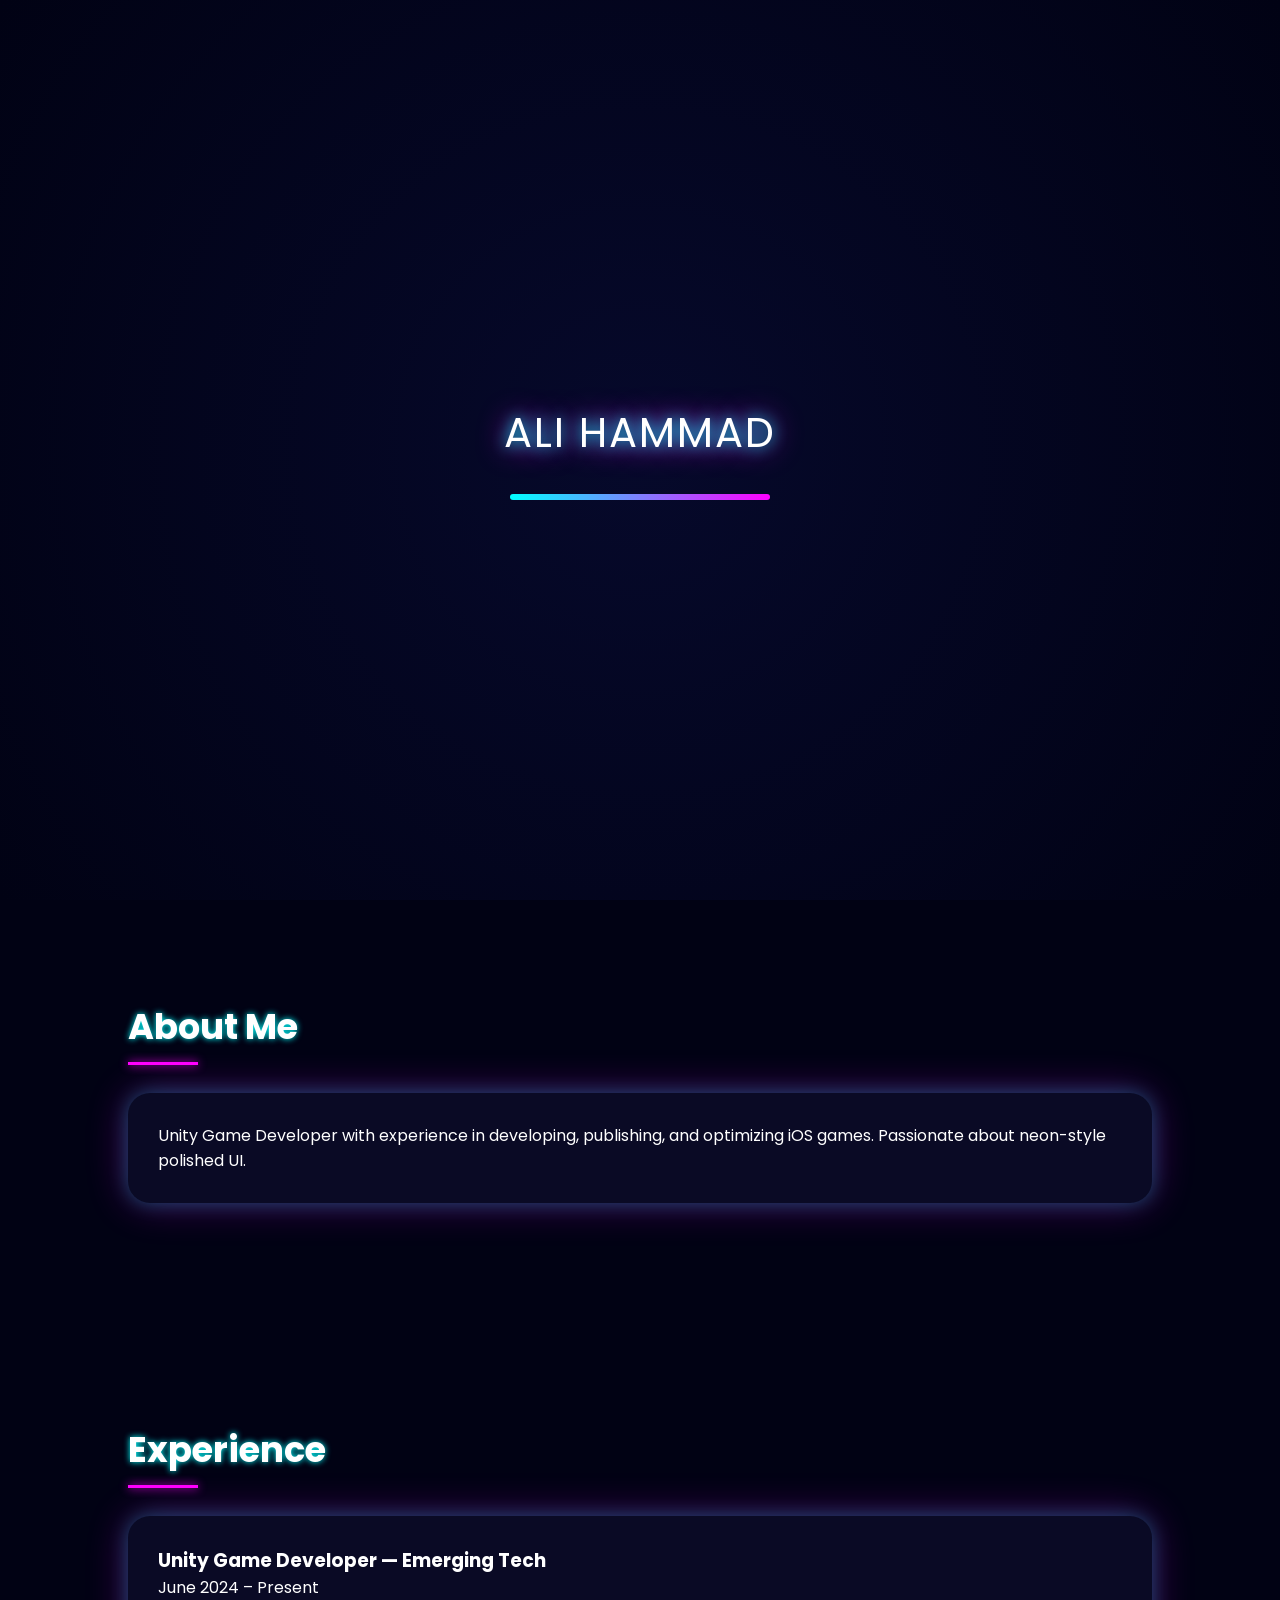
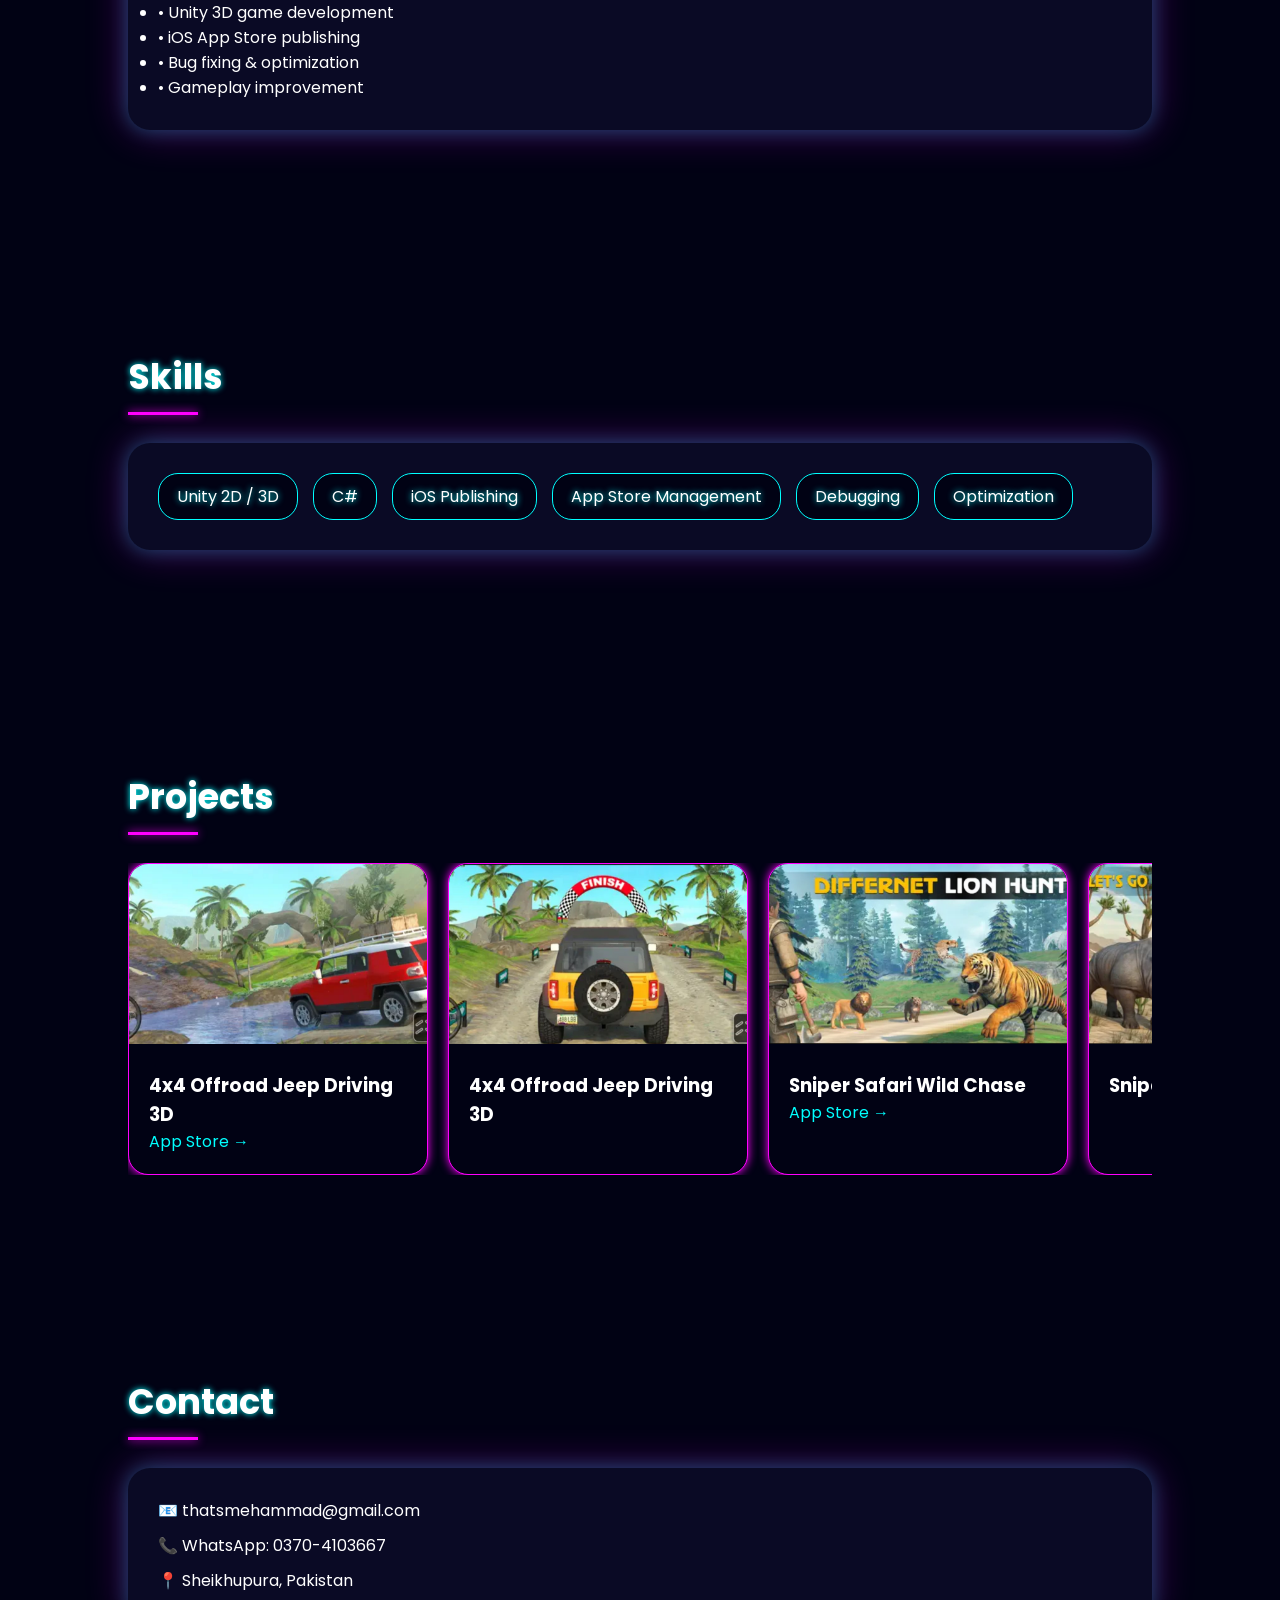
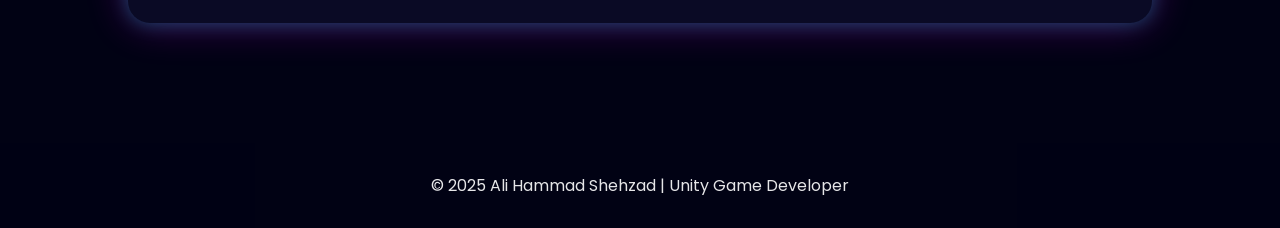
==== index.html @ 3c7f8548 "Update index.html" ====
<!DOCTYPE html>
<html lang="en">
<head>
<meta charset="UTF-8">
<meta name="viewport" content="width=device-width, initial-scale=1.0">
<title>Hammad | Unity Game Developer</title>

<style>
@import url('https://fonts.googleapis.com/css2?family=Poppins:wght@300;400;600;700&display=swap');

*{margin:0;padding:0;box-sizing:border-box;font-family:Poppins}

/* ================= LOADING INTRO ================= */
#loader{
position:fixed;
inset:0;
background:radial-gradient(circle,#06092b,#010214);
display:flex;
align-items:center;
justify-content:center;
flex-direction:column;
z-index:10000;
transition:1s;
}
#loader.hide{opacity:0;visibility:hidden}

.loader-title{
font-size:2.6rem;
letter-spacing:2px;
text-shadow:0 0 15px #00ffff,0 0 30px #ff00ff;
animation:pulse 2s infinite;
}

.loader-bar{
width:260px;
height:6px;
background:#0a0a25;
border-radius:10px;
overflow:hidden;
margin-top:30px;
}
.loader-fill{
height:100%;
width:0%;
background:linear-gradient(90deg,#00ffff,#ff00ff);
box-shadow:0 0 20px #00ffff,0 0 40px #ff00ff;
animation:load 3.5s forwards;
}

@keyframes load{to{width:100%}}
@keyframes pulse{50%{opacity:.6}}

body{
background:#010214;
color:#fff;
overflow-x:hidden;
cursor:none;
}

/* ================= NEON CURSOR ================= */
.cursor{
position:fixed;
width:20px;
height:20px;
border-radius:50%;
pointer-events:none;
border:2px solid #00ffff;
box-shadow:0 0 10px #00ffff,0 0 25px #ff00ff;
transform:translate(-50%,-50%);
z-index:9999;
}

/* ================= PARTICLES ================= */
.particle{
position:fixed;
width:5px;
height:5px;
background:#00ffff;
border-radius:50%;
opacity:.4;
animation:float 20s linear infinite;
box-shadow:0 0 10px #00ffff,0 0 20px #ff00ff;
}

/* ================= HERO ================= */
.hero{
height:100vh;
display:flex;
justify-content:center;
align-items:center;
text-align:center;
background:radial-gradient(circle at top,#0c0c3e,#010214);
}

.hero h1{
font-size:3.5rem;
text-shadow:0 0 15px #00ffff,0 0 30px #ff00ff;
}
.hero span{color:#ff00ff}
.hero p{margin:15px 0;text-shadow:0 0 8px #00ffff}

.btn{
padding:12px 35px;
border-radius:30px;
background:linear-gradient(135deg,#00ffff,#ff00ff);
color:#010214;
font-weight:600;
text-decoration:none;
margin:5px;
display:inline-block;
transition:.2s;
box-shadow:0 0 15px #00ffff,0 0 30px #ff00ff;
}

/* ================= MAGNETIC EFFECT ================= */
.btn:hover{box-shadow:0 0 25px #00ffff,0 0 45px #ff00ff}

section{padding:100px 10%}

h2{
font-size:2.2rem;
margin-bottom:40px;
text-shadow:0 0 6px #00ffff;
position:relative;
}
h2::after{
content:'';
width:70px;
height:3px;
background:#ff00ff;
position:absolute;
bottom:-12px;
left:0;
box-shadow:0 0 10px #ff00ff;
}

.reveal{opacity:0;transform:translateY(60px);transition:1s}
.reveal.active{opacity:1;transform:none}

/* ================= CARD ================= */
.card{
background:#0a0a25;
padding:30px;
border-radius:22px;
box-shadow:0 0 20px rgba(0,255,255,.3),0 0 40px rgba(255,0,255,.3);
margin-bottom:20px;
}

/* ================= SKILLS ================= */
.skills{display:flex;flex-wrap:wrap;gap:15px}
.skill{
background:#010214;
padding:10px 18px;
border-radius:20px;
border:1px solid #00ffff;
text-shadow:0 0 6px #00ffff;
transition:.3s;
}
.skill:hover{
transform:translateY(-4px);
box-shadow:0 0 15px #00ffff,0 0 30px #ff00ff;
}

/* ================= PROJECTS ================= */
.slider{display:flex;overflow-x:auto;gap:20px}
.project{
min-width:300px;
background:#010214;
border-radius:20px;
overflow:hidden;
border:1px solid #ff00ff;
box-shadow:0 0 10px #ff00ff;
transition:.4s;
}
.project:hover{
transform:scale(1.07);
box-shadow:0 0 20px #00ffff,0 0 40px #ff00ff;
}
.project img{width:100%;height:180px;object-fit:cover}
.project div{padding:20px}
.project a{color:#00ffff;text-decoration:none}

/* ================= CONTACT ================= */
.contact a{
display:block;
color:#fff;
text-decoration:none;
margin-bottom:10px;
transition:.3s;
}
.contact a:hover{color:#00ffff;transform:translateX(5px)}

footer{text-align:center;padding:30px;background:#010214;opacity:.9}

@keyframes float{from{transform:translateY(100vh)}to{transform:translateY(-100vh)}}
</style>
</head>

<body>

<!-- LOADER -->
<div id="loader">
<div class="loader-title">ALI HAMMAD</div>
<div class="loader-bar"><div class="loader-fill"></div></div>
</div>

<div class="cursor"></div>

<script>
// Loader
window.addEventListener("load",()=>{
setTimeout(()=>document.getElementById("loader").classList.add("hide"),3600);
});

// Cursor
const cursor=document.querySelector(".cursor");
document.addEventListener("mousemove",e=>{
cursor.style.left=e.clientX+"px";
cursor.style.top=e.clientY+"px";
});

// Particles
for(let i=0;i<40;i++){
let p=document.createElement("div");
p.className="particle";
p.style.left=Math.random()*100+"%";
p.style.animationDuration=10+Math.random()*20+"s";
document.body.appendChild(p);
}

// Scroll reveal
window.addEventListener("scroll",()=>{
document.querySelectorAll(".reveal").forEach(el=>{
if(el.getBoundingClientRect().top<window.innerHeight-100){
el.classList.add("active");
}
});
});

// Magnetic Buttons
document.querySelectorAll(".btn").forEach(btn=>{
btn.addEventListener("mousemove",e=>{
const r=btn.getBoundingClientRect();
btn.style.transform=`translate(${(e.clientX-r.left-r.width/2)/8}px,${(e.clientY-r.top-r.height/2)/8}px)`;
});
btn.addEventListener("mouseleave",()=>btn.style.transform="");
});
</script>

<!-- HERO -->
<div class="hero">
<div>
<h1>Ali <span>Hammad</span> Shehzad</h1>
<p>Unity Game Developer | iOS Games</p>
<a href="#projects" class="btn">View Games</a>
<a href="Ali-Hammad-Shehzad-CV.pdf" class="btn" download>Download CV</a>
</div>
</div>

<section class="reveal">
<h2>About Me</h2>
<div class="card">
Unity Game Developer with experience in developing, publishing,
and optimizing iOS games. Passionate about neon-style polished UI.
</div>
</section>

<section class="reveal">
<h2>Experience</h2>
<div class="card">
<h3>Unity Game Developer — Emerging Tech</h3>
<p>June 2024 – Present</p>
<ul>
<li>• Unity 3D game development</li>
<li>• iOS App Store publishing</li>
<li>• Bug fixing & optimization</li>
<li>• Gameplay improvement</li>
</ul>
</div>
</section>

<section class="reveal">
<h2>Skills</h2>
<div class="card">
<div class="skills">
<div class="skill">Unity 2D / 3D</div>
<div class="skill">C#</div>
<div class="skill">iOS Publishing</div>
<div class="skill">App Store Management</div>
<div class="skill">Debugging</div>
<div class="skill">Optimization</div>
</div>
</div>
</section>

<section id="projects" class="reveal">
<h2>Projects</h2>
<div class="slider">

<div class="project">
<img src="images/game1ss1.jpg">
<div>
<h3>4x4 Offroad Jeep Driving 3D</h3>
<a href="https://apps.apple.com/pk/app/4x4-offroad-jeep-driving-3d/id6743621542" target="_blank">App Store →</a>
</div>
</div>

<div class="project">
<img src="images/game1ss2.jpg">
<div><h3>4x4 Offroad Jeep Driving 3D</h3></div>
</div>

<div class="project">
<img src="images/game2ss1.jpg">
<div>
<h3>Sniper Safari Wild Chase</h3>
<a href="https://apps.apple.com/pk/app/sniper-safari-wild-chase/id6743483362" target="_blank">App Store →</a>
</div>
</div>

<div class="project">
<img src="images/game2ss2.jpg">
<div><h3>Sniper Safari Wild Chase</h3></div>
</div>

</div>
</section>

<section class="reveal">
<h2>Contact</h2>
<div class="card contact">
<a href="mailto:thatsmehammad@gmail.com">📧 thatsmehammad@gmail.com</a>
<a href="https://wa.me/923704103667" target="_blank">📞 WhatsApp: 0370-4103667</a>
<p>📍 Sheikhupura, Pakistan</p>
</div>
</section>

<footer>
© 2025 Ali Hammad Shehzad | Unity Game Developer
</footer>

</body>
</html>
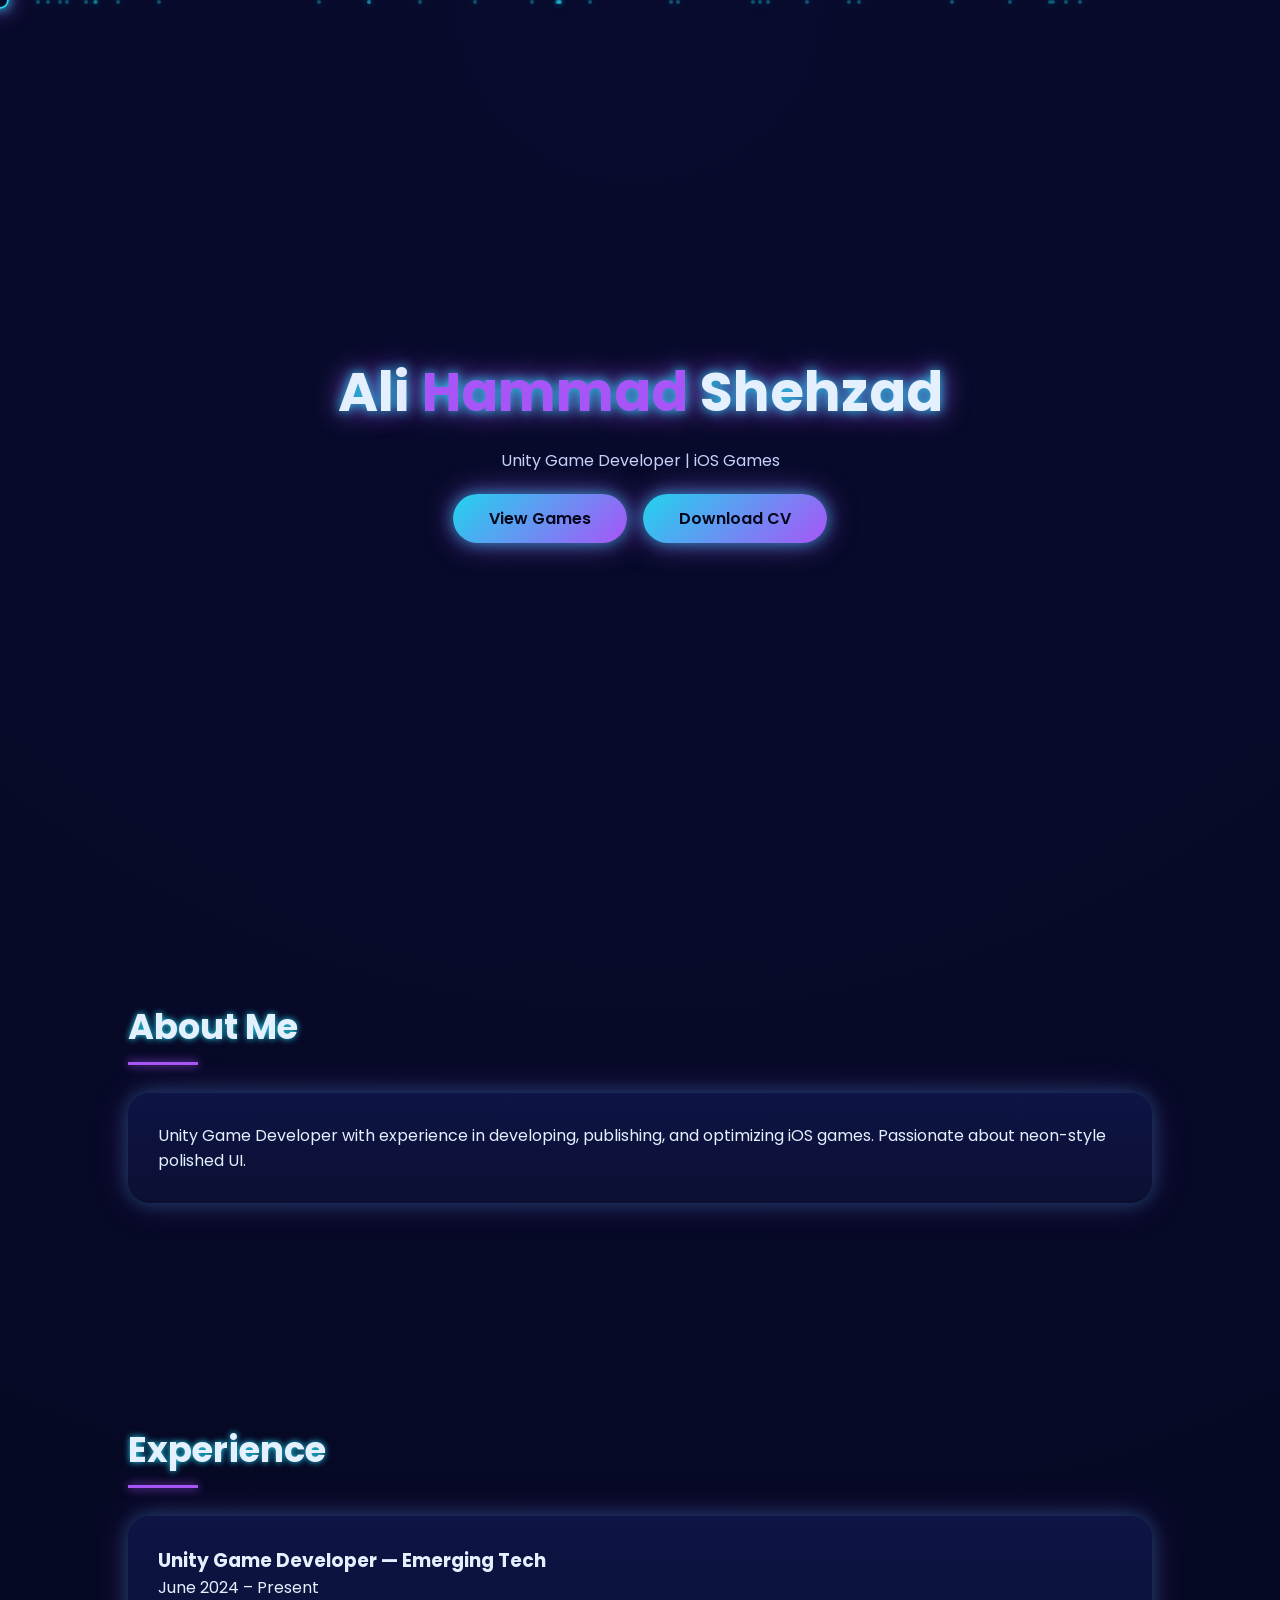
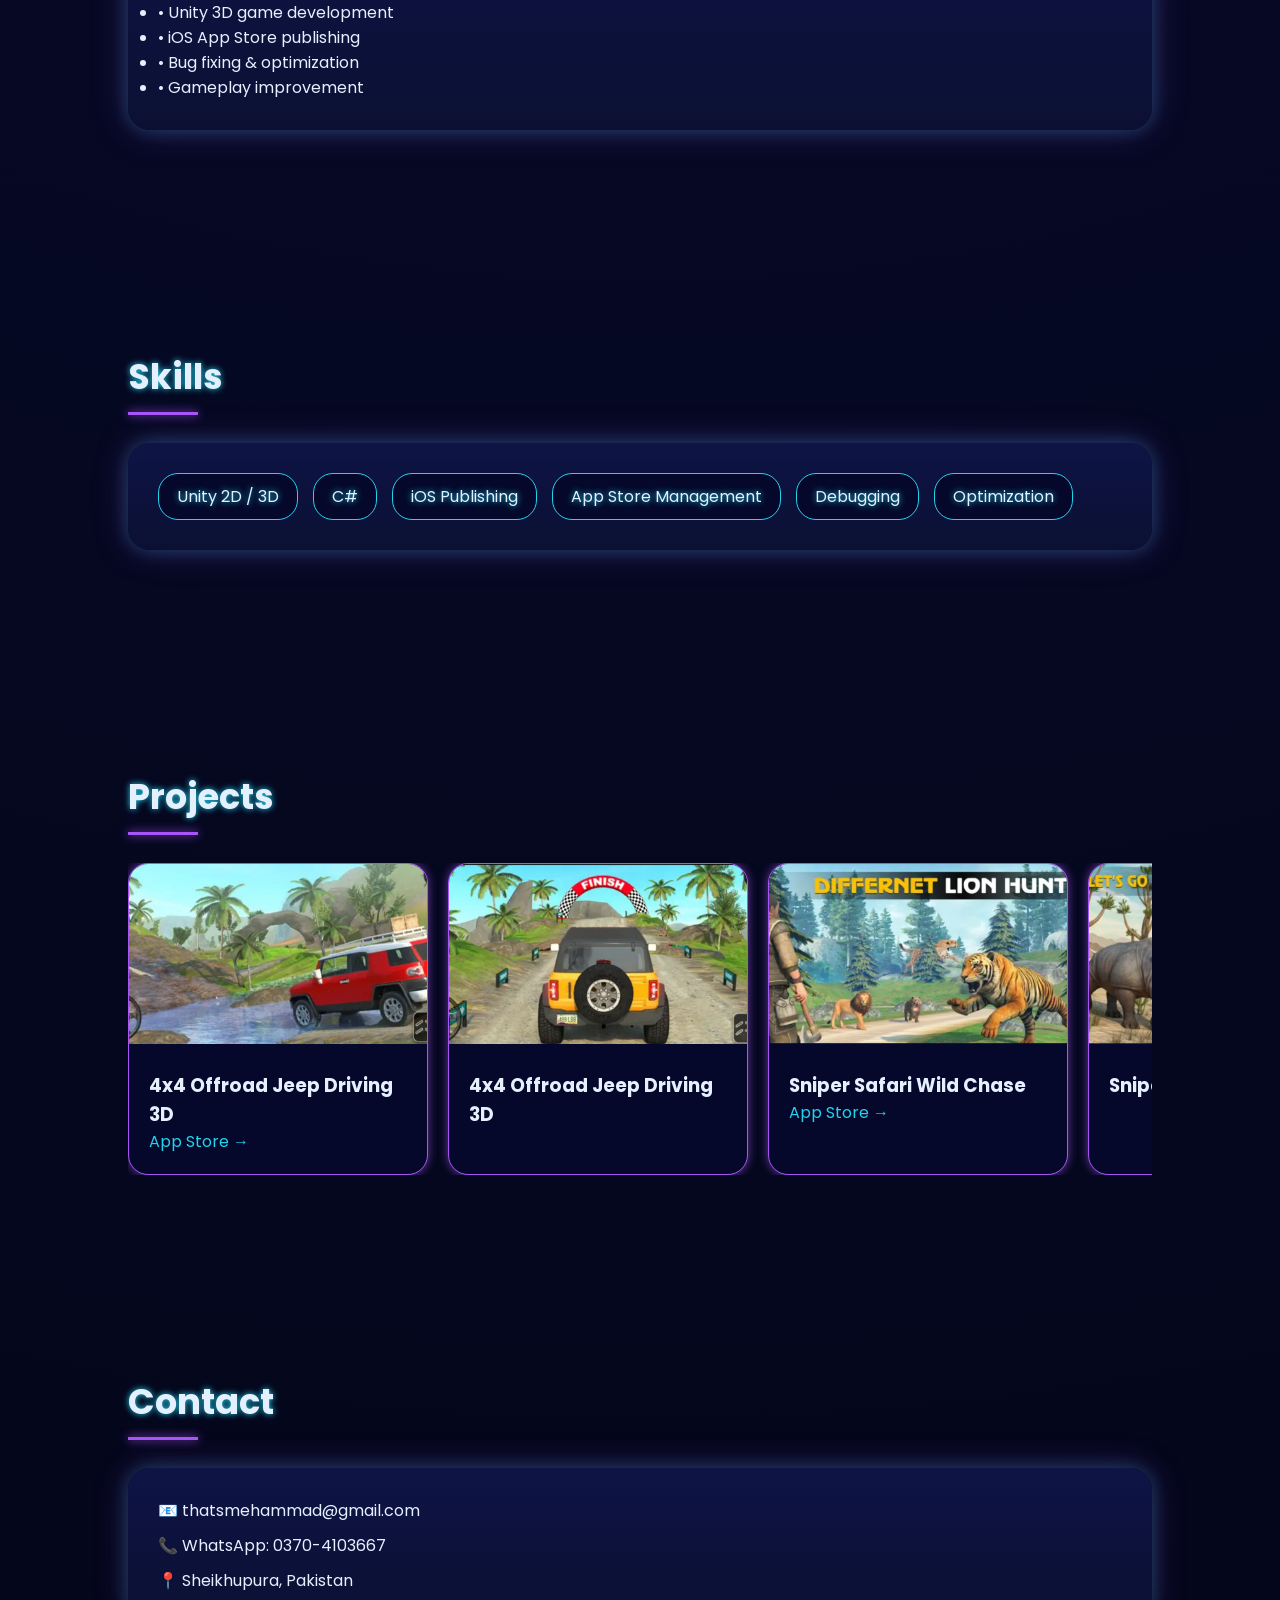
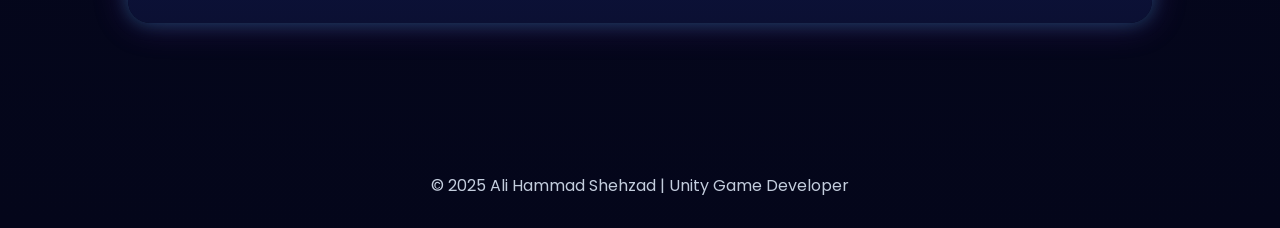
==== commit 8b387b05: "Update index.html" ====
--- a/index.html
+++ b/index.html
@@ -10,187 +10,190 @@
 
 *{margin:0;padding:0;box-sizing:border-box;font-family:Poppins}
 
-/* ================= LOADING INTRO ================= */
+/* ============ COLOR THEME ============ */
+:root{
+--bg:#04061a;
+--card:#0b1033;
+--cyan:#22d3ee;
+--purple:#a855f7;
+--text:#e5f0ff;
+}
+
+body{
+background:radial-gradient(circle at top,#080b2d,var(--bg));
+color:var(--text);
+overflow-x:hidden;
+cursor:none;
+}
+
+/* ============ LOADER ============ */
 #loader{
 position:fixed;
 inset:0;
-background:radial-gradient(circle,#06092b,#010214);
+background:radial-gradient(circle,#0b1033,#04061a);
 display:flex;
 align-items:center;
 justify-content:center;
 flex-direction:column;
-z-index:10000;
-transition:1s;
-}
+z-index:9999;
+transition:.6s ease;
+}
+
 #loader.hide{opacity:0;visibility:hidden}
 
-.loader-title{
-font-size:2.6rem;
+.loader-ring{
+width:120px;
+height:120px;
+border-radius:50%;
+border:3px solid transparent;
+border-top:3px solid var(--cyan);
+border-right:3px solid var(--purple);
+animation:spin 1.2s linear infinite;
+box-shadow:0 0 25px var(--cyan),0 0 45px var(--purple);
+}
+
+.loader-text{
+margin-top:25px;
+font-size:1.6rem;
 letter-spacing:2px;
-text-shadow:0 0 15px #00ffff,0 0 30px #ff00ff;
-animation:pulse 2s infinite;
-}
-
-.loader-bar{
-width:260px;
-height:6px;
-background:#0a0a25;
-border-radius:10px;
-overflow:hidden;
-margin-top:30px;
-}
-.loader-fill{
-height:100%;
-width:0%;
-background:linear-gradient(90deg,#00ffff,#ff00ff);
-box-shadow:0 0 20px #00ffff,0 0 40px #ff00ff;
-animation:load 3.5s forwards;
-}
-
-@keyframes load{to{width:100%}}
-@keyframes pulse{50%{opacity:.6}}
-
-body{
-background:#010214;
-color:#fff;
-overflow-x:hidden;
-cursor:none;
-}
-
-/* ================= NEON CURSOR ================= */
+text-shadow:0 0 12px var(--cyan),0 0 25px var(--purple);
+}
+
+@keyframes spin{to{transform:rotate(360deg)}}
+
+/* ============ CURSOR ============ */
 .cursor{
 position:fixed;
-width:20px;
-height:20px;
+width:18px;
+height:18px;
 border-radius:50%;
 pointer-events:none;
-border:2px solid #00ffff;
-box-shadow:0 0 10px #00ffff,0 0 25px #ff00ff;
+border:2px solid var(--cyan);
+box-shadow:0 0 12px var(--cyan),0 0 25px var(--purple);
 transform:translate(-50%,-50%);
-z-index:9999;
-}
-
-/* ================= PARTICLES ================= */
+z-index:999;
+}
+
+/* ============ PARTICLES ============ */
 .particle{
 position:fixed;
-width:5px;
-height:5px;
-background:#00ffff;
+width:4px;
+height:4px;
+background:var(--cyan);
 border-radius:50%;
-opacity:.4;
-animation:float 20s linear infinite;
-box-shadow:0 0 10px #00ffff,0 0 20px #ff00ff;
-}
-
-/* ================= HERO ================= */
+opacity:.35;
+animation:float 18s linear infinite;
+box-shadow:0 0 8px var(--cyan);
+}
+
+/* ============ HERO ============ */
 .hero{
 height:100vh;
 display:flex;
 justify-content:center;
 align-items:center;
 text-align:center;
-background:radial-gradient(circle at top,#0c0c3e,#010214);
 }
 
 .hero h1{
-font-size:3.5rem;
-text-shadow:0 0 15px #00ffff,0 0 30px #ff00ff;
-}
-.hero span{color:#ff00ff}
-.hero p{margin:15px 0;text-shadow:0 0 8px #00ffff}
+font-size:3.4rem;
+text-shadow:0 0 12px var(--cyan),0 0 28px var(--purple);
+}
+
+.hero span{color:var(--purple)}
+.hero p{margin:15px 0;color:#c7d2fe}
 
 .btn{
-padding:12px 35px;
+padding:12px 36px;
 border-radius:30px;
-background:linear-gradient(135deg,#00ffff,#ff00ff);
-color:#010214;
+background:linear-gradient(135deg,var(--cyan),var(--purple));
+color:#04061a;
 font-weight:600;
 text-decoration:none;
-margin:5px;
+margin:6px;
 display:inline-block;
+box-shadow:0 0 15px rgba(34,211,238,.6),0 0 30px rgba(168,85,247,.6);
 transition:.2s;
-box-shadow:0 0 15px #00ffff,0 0 30px #ff00ff;
-}
-
-/* ================= MAGNETIC EFFECT ================= */
-.btn:hover{box-shadow:0 0 25px #00ffff,0 0 45px #ff00ff}
-
+}
+
+/* ============ SECTIONS ============ */
 section{padding:100px 10%}
 
 h2{
 font-size:2.2rem;
 margin-bottom:40px;
-text-shadow:0 0 6px #00ffff;
+text-shadow:0 0 6px var(--cyan);
 position:relative;
 }
 h2::after{
 content:'';
 width:70px;
 height:3px;
-background:#ff00ff;
+background:var(--purple);
 position:absolute;
 bottom:-12px;
 left:0;
-box-shadow:0 0 10px #ff00ff;
-}
-
+box-shadow:0 0 10px var(--purple);
+}
+
+/* ============ REVEAL ============ */
 .reveal{opacity:0;transform:translateY(60px);transition:1s}
 .reveal.active{opacity:1;transform:none}
 
-/* ================= CARD ================= */
+/* ============ CARD ============ */
 .card{
-background:#0a0a25;
+background:linear-gradient(180deg,#0e1445,var(--card));
 padding:30px;
 border-radius:22px;
-box-shadow:0 0 20px rgba(0,255,255,.3),0 0 40px rgba(255,0,255,.3);
+box-shadow:0 0 18px rgba(34,211,238,.25),0 0 35px rgba(168,85,247,.25);
 margin-bottom:20px;
 }
 
-/* ================= SKILLS ================= */
+/* ============ SKILLS ============ */
 .skills{display:flex;flex-wrap:wrap;gap:15px}
 .skill{
-background:#010214;
+background:#05082a;
 padding:10px 18px;
 border-radius:20px;
-border:1px solid #00ffff;
-text-shadow:0 0 6px #00ffff;
+border:1px solid var(--cyan);
+text-shadow:0 0 6px var(--cyan);
 transition:.3s;
 }
 .skill:hover{
 transform:translateY(-4px);
-box-shadow:0 0 15px #00ffff,0 0 30px #ff00ff;
-}
-
-/* ================= PROJECTS ================= */
-.slider{display:flex;overflow-x:auto;gap:20px}
+box-shadow:0 0 15px var(--cyan),0 0 30px var(--purple);
+}
+
+/* ============ PROJECTS ============ */
+.slider{display:flex;gap:20px;overflow-x:auto}
 .project{
 min-width:300px;
-background:#010214;
+background:#05082a;
 border-radius:20px;
 overflow:hidden;
-border:1px solid #ff00ff;
-box-shadow:0 0 10px #ff00ff;
+border:1px solid var(--purple);
+box-shadow:0 0 10px rgba(168,85,247,.6);
 transition:.4s;
 }
 .project:hover{
 transform:scale(1.07);
-box-shadow:0 0 20px #00ffff,0 0 40px #ff00ff;
+box-shadow:0 0 20px var(--cyan),0 0 40px var(--purple);
 }
 .project img{width:100%;height:180px;object-fit:cover}
 .project div{padding:20px}
-.project a{color:#00ffff;text-decoration:none}
-
-/* ================= CONTACT ================= */
+.project a{color:var(--cyan);text-decoration:none}
+
+/* ============ CONTACT ============ */
 .contact a{
 display:block;
-color:#fff;
+color:var(--text);
 text-decoration:none;
 margin-bottom:10px;
 transition:.3s;
 }
-.contact a:hover{color:#00ffff;transform:translateX(5px)}
-
-footer{text-align:center;padding:30px;background:#010214;opacity:.9}
+.contact a:hover{color:var(--cyan);transform:translateX(5px)}
+
+footer{text-align:center;padding:30px;opacity:.85}
 
 @keyframes float{from{transform:translateY(100vh)}to{transform:translateY(-100vh)}}
 </style>
@@ -200,16 +203,20 @@
 
 <!-- LOADER -->
 <div id="loader">
-<div class="loader-title">ALI HAMMAD</div>
-<div class="loader-bar"><div class="loader-fill"></div></div>
-</div>
+<div class="loader-ring"></div>
+<div class="loader-text">LOADING</div>
+</div>
+
+<!-- SOUND -->
+<audio id="loadSound" src="https://assets.mixkit.co/sfx/preview/mixkit-game-click-1114.mp3"></audio>
 
 <div class="cursor"></div>
 
 <script>
-// Loader
+// Loader fast
 window.addEventListener("load",()=>{
-setTimeout(()=>document.getElementById("loader").classList.add("hide"),3600);
+document.getElementById("loadSound").play().catch(()=>{});
+setTimeout(()=>document.getElementById("loader").classList.add("hide"),1600);
 });
 
 // Cursor
@@ -220,30 +227,21 @@
 });
 
 // Particles
-for(let i=0;i<40;i++){
+for(let i=0;i<35;i++){
 let p=document.createElement("div");
 p.className="particle";
 p.style.left=Math.random()*100+"%";
-p.style.animationDuration=10+Math.random()*20+"s";
+p.style.animationDuration=10+Math.random()*15+"s";
 document.body.appendChild(p);
 }
 
-// Scroll reveal
+// Reveal
 window.addEventListener("scroll",()=>{
 document.querySelectorAll(".reveal").forEach(el=>{
 if(el.getBoundingClientRect().top<window.innerHeight-100){
 el.classList.add("active");
 }
 });
-});
-
-// Magnetic Buttons
-document.querySelectorAll(".btn").forEach(btn=>{
-btn.addEventListener("mousemove",e=>{
-const r=btn.getBoundingClientRect();
-btn.style.transform=`translate(${(e.clientX-r.left-r.width/2)/8}px,${(e.clientY-r.top-r.height/2)/8}px)`;
-});
-btn.addEventListener("mouseleave",()=>btn.style.transform="");
 });
 </script>
 
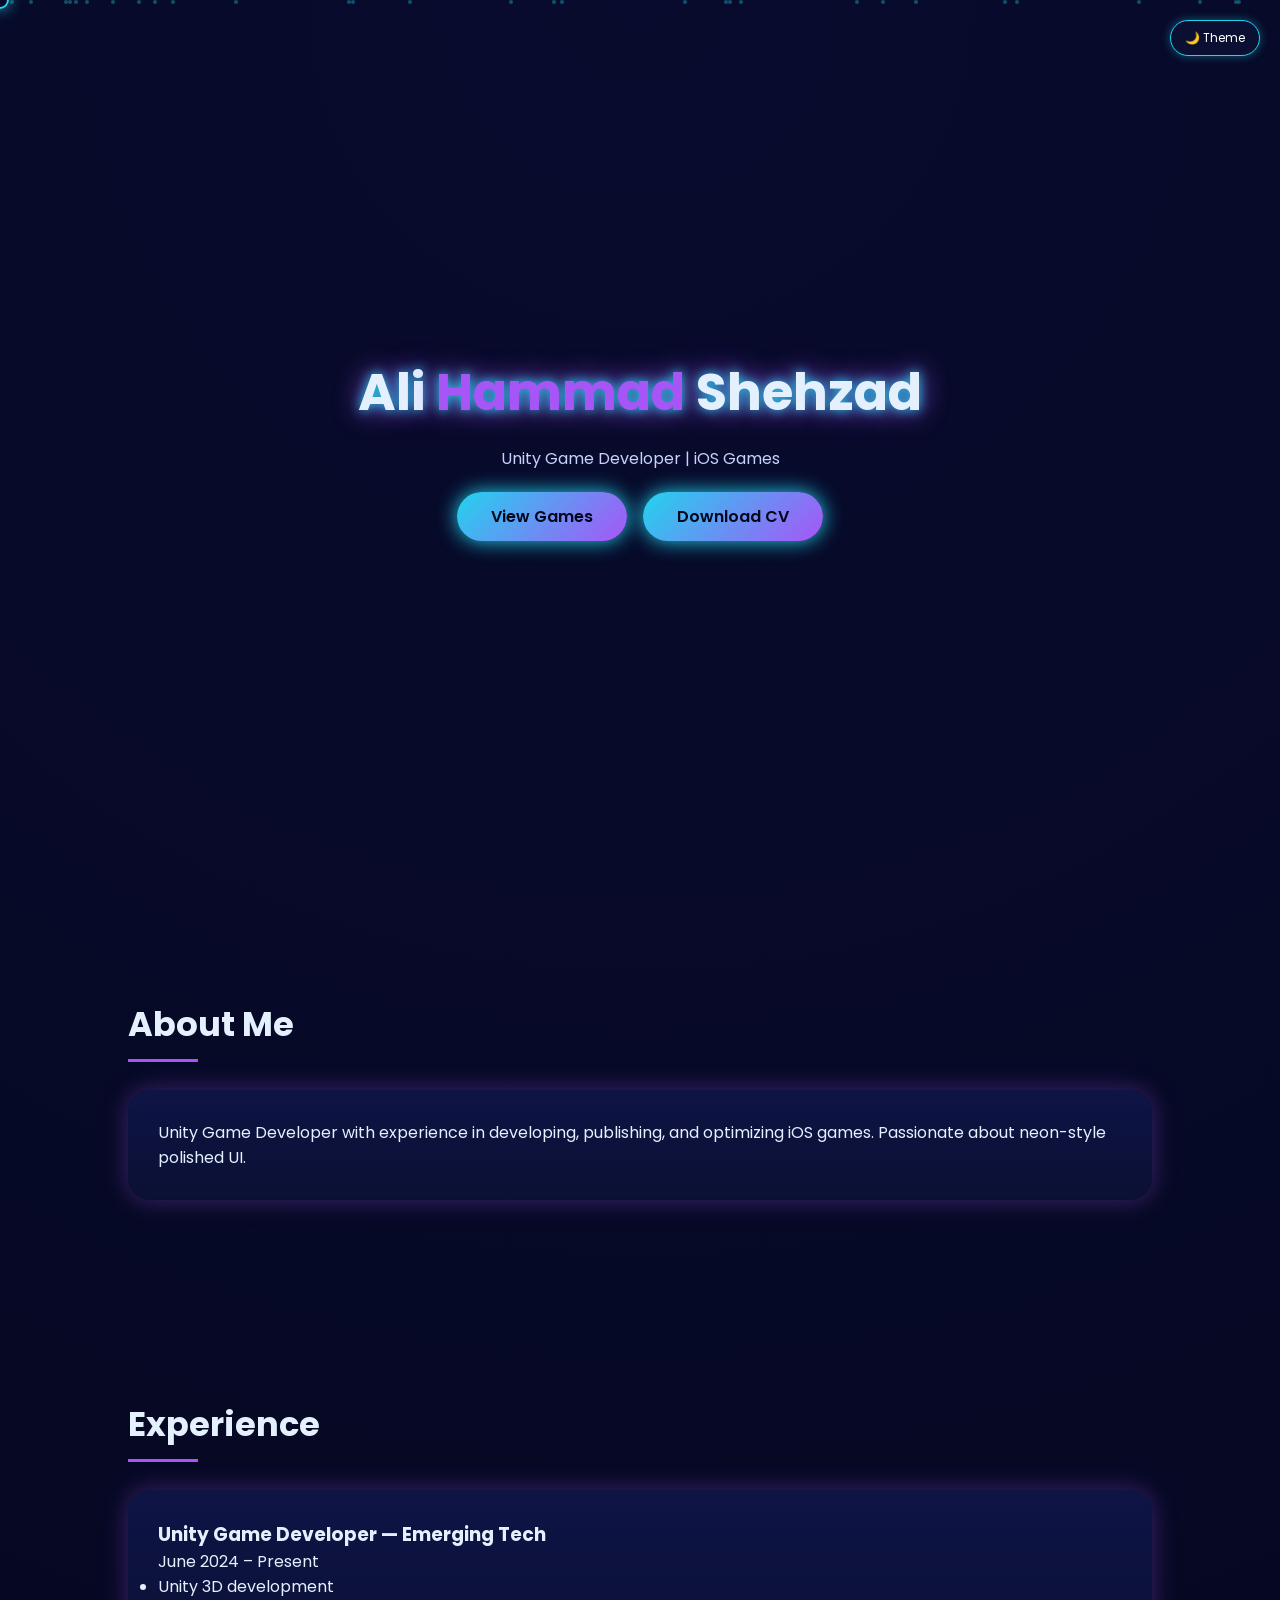
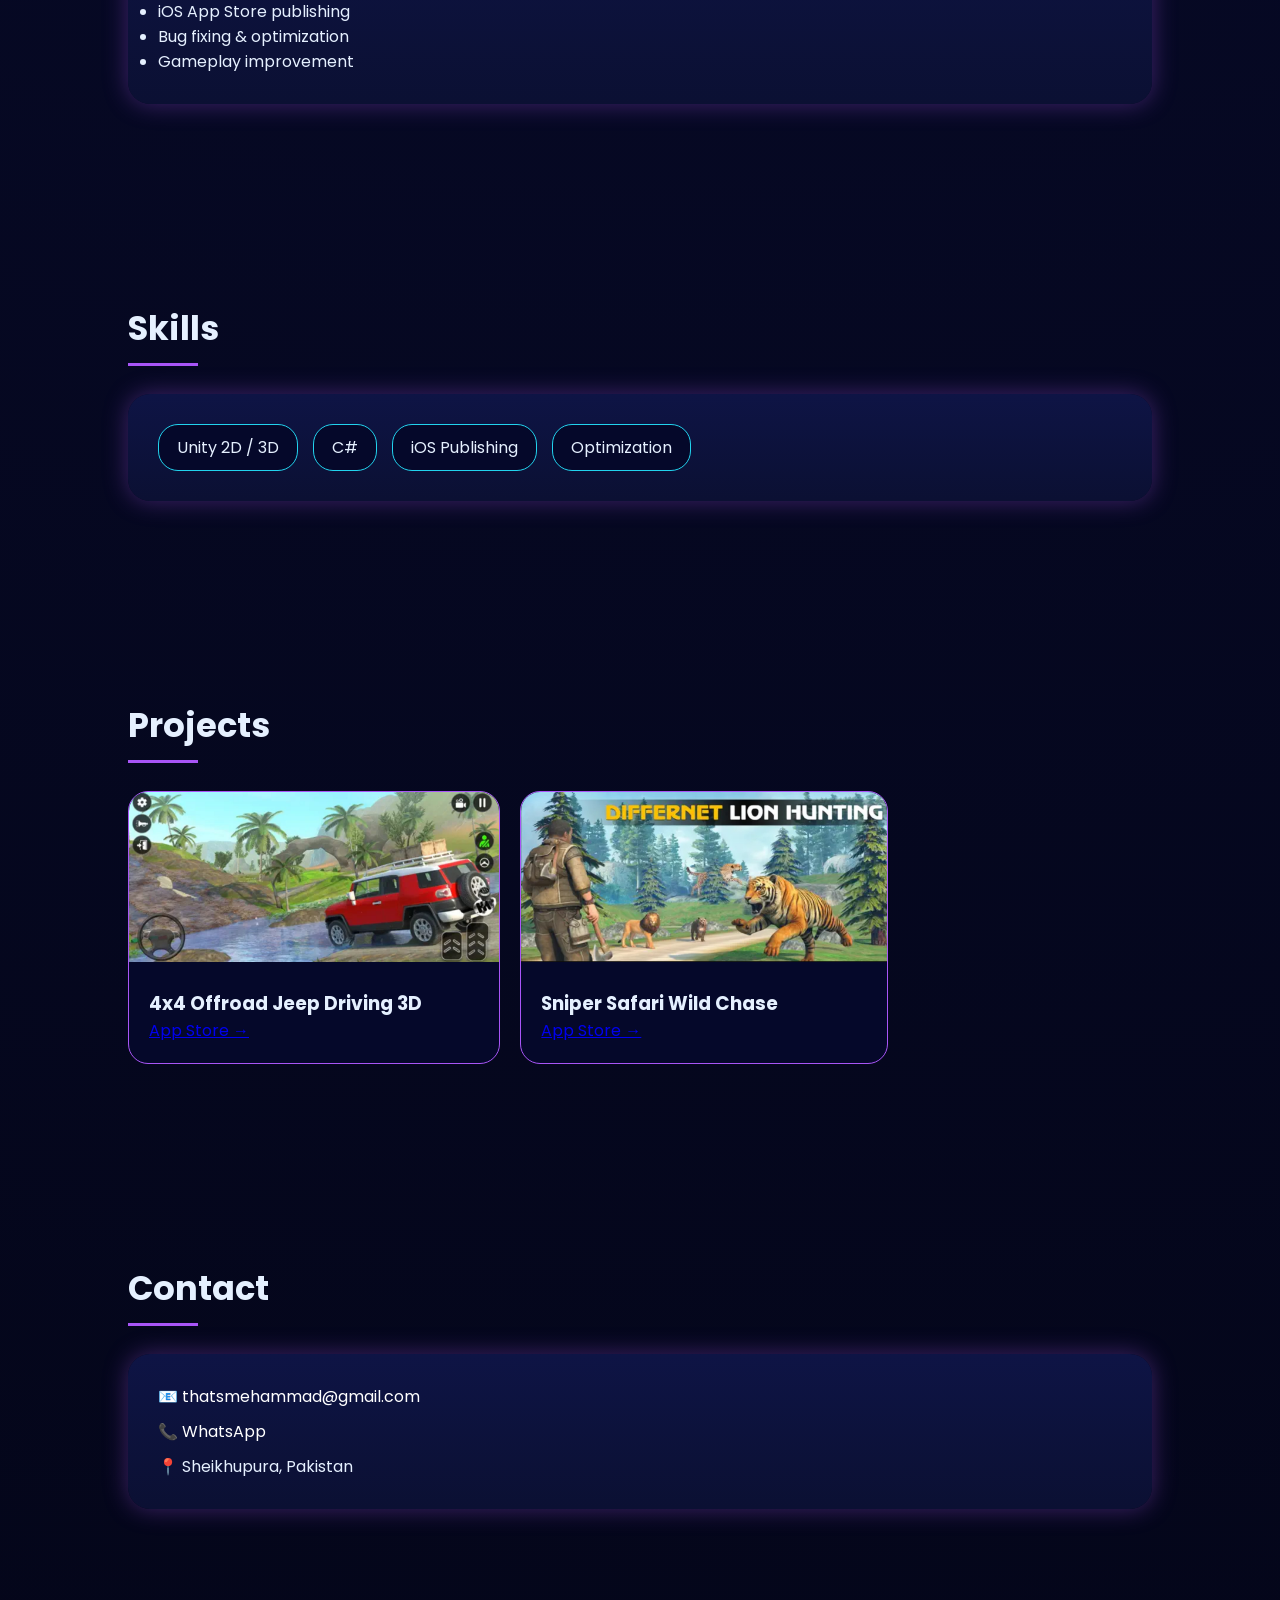
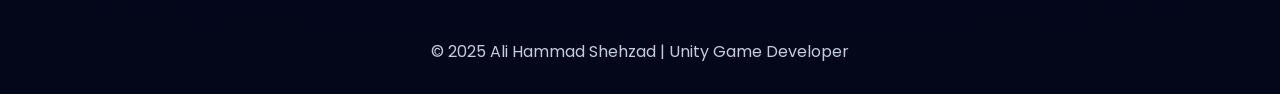
==== commit 743ed62f: "Update index.html" ====
--- a/index.html
+++ b/index.html
@@ -10,15 +10,23 @@
 
 *{margin:0;padding:0;box-sizing:border-box;font-family:Poppins}
 
-/* ============ COLOR THEME ============ */
+/* ===== THEMES ===== */
 :root{
 --bg:#04061a;
 --card:#0b1033;
 --cyan:#22d3ee;
 --purple:#a855f7;
 --text:#e5f0ff;
-}
-
+--glow:1;
+}
+
+body.dark{
+--cyan:#6b7280;
+--purple:#9ca3af;
+--glow:0;
+}
+
+/* ===== BASE ===== */
 body{
 background:radial-gradient(circle at top,#080b2d,var(--bg));
 color:var(--text);
@@ -26,7 +34,28 @@
 cursor:none;
 }
 
-/* ============ LOADER ============ */
+/* ===== TOGGLES ===== */
+.top-controls{
+position:fixed;
+top:20px;
+right:20px;
+display:flex;
+gap:10px;
+z-index:999;
+}
+
+.toggle{
+padding:8px 14px;
+border-radius:20px;
+background:var(--card);
+border:1px solid var(--cyan);
+color:#fff;
+font-size:.75rem;
+cursor:pointer;
+box-shadow:0 0 10px rgba(34,211,238,.4);
+}
+
+/* ===== LOADER ===== */
 #loader{
 position:fixed;
 inset:0;
@@ -36,75 +65,78 @@
 justify-content:center;
 flex-direction:column;
 z-index:9999;
-transition:.6s ease;
+transition:.6s;
 }
 
 #loader.hide{opacity:0;visibility:hidden}
 
 .loader-ring{
-width:120px;
-height:120px;
-border-radius:50%;
+width:110px;height:110px;border-radius:50%;
 border:3px solid transparent;
 border-top:3px solid var(--cyan);
 border-right:3px solid var(--purple);
 animation:spin 1.2s linear infinite;
-box-shadow:0 0 25px var(--cyan),0 0 45px var(--purple);
+box-shadow:0 0 calc(25px*var(--glow)) var(--cyan),
+           0 0 calc(45px*var(--glow)) var(--purple);
 }
 
 .loader-text{
 margin-top:25px;
-font-size:1.6rem;
-letter-spacing:2px;
-text-shadow:0 0 12px var(--cyan),0 0 25px var(--purple);
+letter-spacing:3px;
+font-size:1.4rem;
+text-shadow:0 0 10px var(--cyan);
+}
+
+.loader-controls{
+margin-top:20px;
+font-size:.8rem;
+cursor:pointer;
+opacity:.8;
 }
 
 @keyframes spin{to{transform:rotate(360deg)}}
 
-/* ============ CURSOR ============ */
+/* ===== CURSOR (DESKTOP ONLY) ===== */
 .cursor{
 position:fixed;
-width:18px;
-height:18px;
+width:18px;height:18px;
 border-radius:50%;
+border:2px solid var(--cyan);
 pointer-events:none;
-border:2px solid var(--cyan);
-box-shadow:0 0 12px var(--cyan),0 0 25px var(--purple);
 transform:translate(-50%,-50%);
+box-shadow:0 0 15px rgba(34,211,238,.8);
 z-index:999;
 }
 
-/* ============ PARTICLES ============ */
+/* ===== PARTICLES ===== */
 .particle{
 position:fixed;
-width:4px;
-height:4px;
+width:4px;height:4px;
 background:var(--cyan);
 border-radius:50%;
 opacity:.35;
 animation:float 18s linear infinite;
-box-shadow:0 0 8px var(--cyan);
-}
-
-/* ============ HERO ============ */
+}
+
+/* ===== HERO ===== */
 .hero{
 height:100vh;
 display:flex;
+align-items:center;
 justify-content:center;
-align-items:center;
 text-align:center;
 }
 
 .hero h1{
-font-size:3.4rem;
-text-shadow:0 0 12px var(--cyan),0 0 28px var(--purple);
-}
-
+font-size:3.2rem;
+text-shadow:0 0 calc(12px*var(--glow)) var(--cyan),
+           0 0 calc(28px*var(--glow)) var(--purple);
+}
 .hero span{color:var(--purple)}
 .hero p{margin:15px 0;color:#c7d2fe}
 
 .btn{
-padding:12px 36px;
+padding:12px 34px;
 border-radius:30px;
 background:linear-gradient(135deg,var(--cyan),var(--purple));
 color:#04061a;
@@ -112,112 +144,126 @@
 text-decoration:none;
 margin:6px;
 display:inline-block;
-box-shadow:0 0 15px rgba(34,211,238,.6),0 0 30px rgba(168,85,247,.6);
 transition:.2s;
-}
-
-/* ============ SECTIONS ============ */
+box-shadow:0 0 calc(20px*var(--glow)) var(--cyan);
+}
+
+/* ===== SECTIONS ===== */
 section{padding:100px 10%}
-
 h2{
-font-size:2.2rem;
+font-size:2.1rem;
 margin-bottom:40px;
-text-shadow:0 0 6px var(--cyan);
 position:relative;
 }
 h2::after{
 content:'';
-width:70px;
-height:3px;
+width:70px;height:3px;
 background:var(--purple);
 position:absolute;
-bottom:-12px;
-left:0;
-box-shadow:0 0 10px var(--purple);
-}
-
-/* ============ REVEAL ============ */
+bottom:-12px;left:0;
+}
+
+/* ===== REVEAL ===== */
 .reveal{opacity:0;transform:translateY(60px);transition:1s}
 .reveal.active{opacity:1;transform:none}
 
-/* ============ CARD ============ */
+/* ===== CARD ===== */
 .card{
 background:linear-gradient(180deg,#0e1445,var(--card));
 padding:30px;
 border-radius:22px;
-box-shadow:0 0 18px rgba(34,211,238,.25),0 0 35px rgba(168,85,247,.25);
-margin-bottom:20px;
-}
-
-/* ============ SKILLS ============ */
+box-shadow:0 0 calc(25px*var(--glow)) rgba(168,85,247,.35);
+}
+
+/* ===== SKILLS ===== */
 .skills{display:flex;flex-wrap:wrap;gap:15px}
 .skill{
 background:#05082a;
 padding:10px 18px;
 border-radius:20px;
 border:1px solid var(--cyan);
-text-shadow:0 0 6px var(--cyan);
-transition:.3s;
-}
-.skill:hover{
-transform:translateY(-4px);
-box-shadow:0 0 15px var(--cyan),0 0 30px var(--purple);
-}
-
-/* ============ PROJECTS ============ */
-.slider{display:flex;gap:20px;overflow-x:auto}
+}
+
+/* ===== PROJECTS (TOUCH FRIENDLY) ===== */
+.slider{
+display:flex;
+gap:20px;
+overflow-x:auto;
+scroll-snap-type:x mandatory;
+-webkit-overflow-scrolling:touch;
+}
 .project{
-min-width:300px;
+min-width:280px;
+scroll-snap-align:start;
 background:#05082a;
 border-radius:20px;
 overflow:hidden;
 border:1px solid var(--purple);
-box-shadow:0 0 10px rgba(168,85,247,.6);
-transition:.4s;
-}
-.project:hover{
-transform:scale(1.07);
-box-shadow:0 0 20px var(--cyan),0 0 40px var(--purple);
-}
-.project img{width:100%;height:180px;object-fit:cover}
+transition:.3s;
+}
+.project img{width:100%;height:170px;object-fit:cover}
 .project div{padding:20px}
-.project a{color:var(--cyan);text-decoration:none}
-
-/* ============ CONTACT ============ */
+
+/* ===== CONTACT ===== */
 .contact a{
 display:block;
-color:var(--text);
+color:#fff;
 text-decoration:none;
 margin-bottom:10px;
-transition:.3s;
-}
-.contact a:hover{color:var(--cyan);transform:translateX(5px)}
+}
 
 footer{text-align:center;padding:30px;opacity:.85}
 
 @keyframes float{from{transform:translateY(100vh)}to{transform:translateY(-100vh)}}
+
+/* ===== MOBILE OPT ===== */
+@media(max-width:768px){
+body{cursor:auto}
+.cursor{display:none}
+section{padding:80px 6%}
+.hero h1{font-size:2.4rem}
+}
 </style>
 </head>
 
 <body>
+
+<!-- TOP TOGGLES -->
+<div class="top-controls">
+<div class="toggle" onclick="toggleTheme()">🌙 Theme</div>
+</div>
 
 <!-- LOADER -->
 <div id="loader">
 <div class="loader-ring"></div>
 <div class="loader-text">LOADING</div>
-</div>
-
-<!-- SOUND -->
+<div class="loader-controls" onclick="toggleSound()">🔊 Sound ON/OFF</div>
+</div>
+
 <audio id="loadSound" src="https://assets.mixkit.co/sfx/preview/mixkit-game-click-1114.mp3"></audio>
 
 <div class="cursor"></div>
 
 <script>
-// Loader fast
+let soundOn=true;
+
+// Loader
 window.addEventListener("load",()=>{
-document.getElementById("loadSound").play().catch(()=>{});
-setTimeout(()=>document.getElementById("loader").classList.add("hide"),1600);
+if(soundOn) document.getElementById("loadSound").play().catch(()=>{});
+setTimeout(()=>loader.classList.add("hide"),1400);
 });
+
+// Sound toggle
+function toggleSound(){
+soundOn=!soundOn;
+document.querySelector(".loader-controls").innerText=
+soundOn?"🔊 Sound ON":"🔇 Sound OFF";
+}
+
+// Theme toggle
+function toggleTheme(){
+document.body.classList.toggle("dark");
+}
 
 // Cursor
 const cursor=document.querySelector(".cursor");
@@ -227,7 +273,7 @@
 });
 
 // Particles
-for(let i=0;i<35;i++){
+for(let i=0;i<30;i++){
 let p=document.createElement("div");
 p.className="particle";
 p.style.left=Math.random()*100+"%";
@@ -269,10 +315,10 @@
 <h3>Unity Game Developer — Emerging Tech</h3>
 <p>June 2024 – Present</p>
 <ul>
-<li>• Unity 3D game development</li>
-<li>• iOS App Store publishing</li>
-<li>• Bug fixing & optimization</li>
-<li>• Gameplay improvement</li>
+<li>Unity 3D development</li>
+<li>iOS App Store publishing</li>
+<li>Bug fixing & optimization</li>
+<li>Gameplay improvement</li>
 </ul>
 </div>
 </section>
@@ -284,8 +330,6 @@
 <div class="skill">Unity 2D / 3D</div>
 <div class="skill">C#</div>
 <div class="skill">iOS Publishing</div>
-<div class="skill">App Store Management</div>
-<div class="skill">Debugging</div>
 <div class="skill">Optimization</div>
 </div>
 </div>
@@ -304,11 +348,6 @@
 </div>
 
 <div class="project">
-<img src="images/game1ss2.jpg">
-<div><h3>4x4 Offroad Jeep Driving 3D</h3></div>
-</div>
-
-<div class="project">
 <img src="images/game2ss1.jpg">
 <div>
 <h3>Sniper Safari Wild Chase</h3>
@@ -316,11 +355,6 @@
 </div>
 </div>
 
-<div class="project">
-<img src="images/game2ss2.jpg">
-<div><h3>Sniper Safari Wild Chase</h3></div>
-</div>
-
 </div>
 </section>
 
@@ -328,7 +362,7 @@
 <h2>Contact</h2>
 <div class="card contact">
 <a href="mailto:thatsmehammad@gmail.com">📧 thatsmehammad@gmail.com</a>
-<a href="https://wa.me/923704103667" target="_blank">📞 WhatsApp: 0370-4103667</a>
+<a href="https://wa.me/923704103667">📞 WhatsApp</a>
 <p>📍 Sheikhupura, Pakistan</p>
 </div>
 </section>
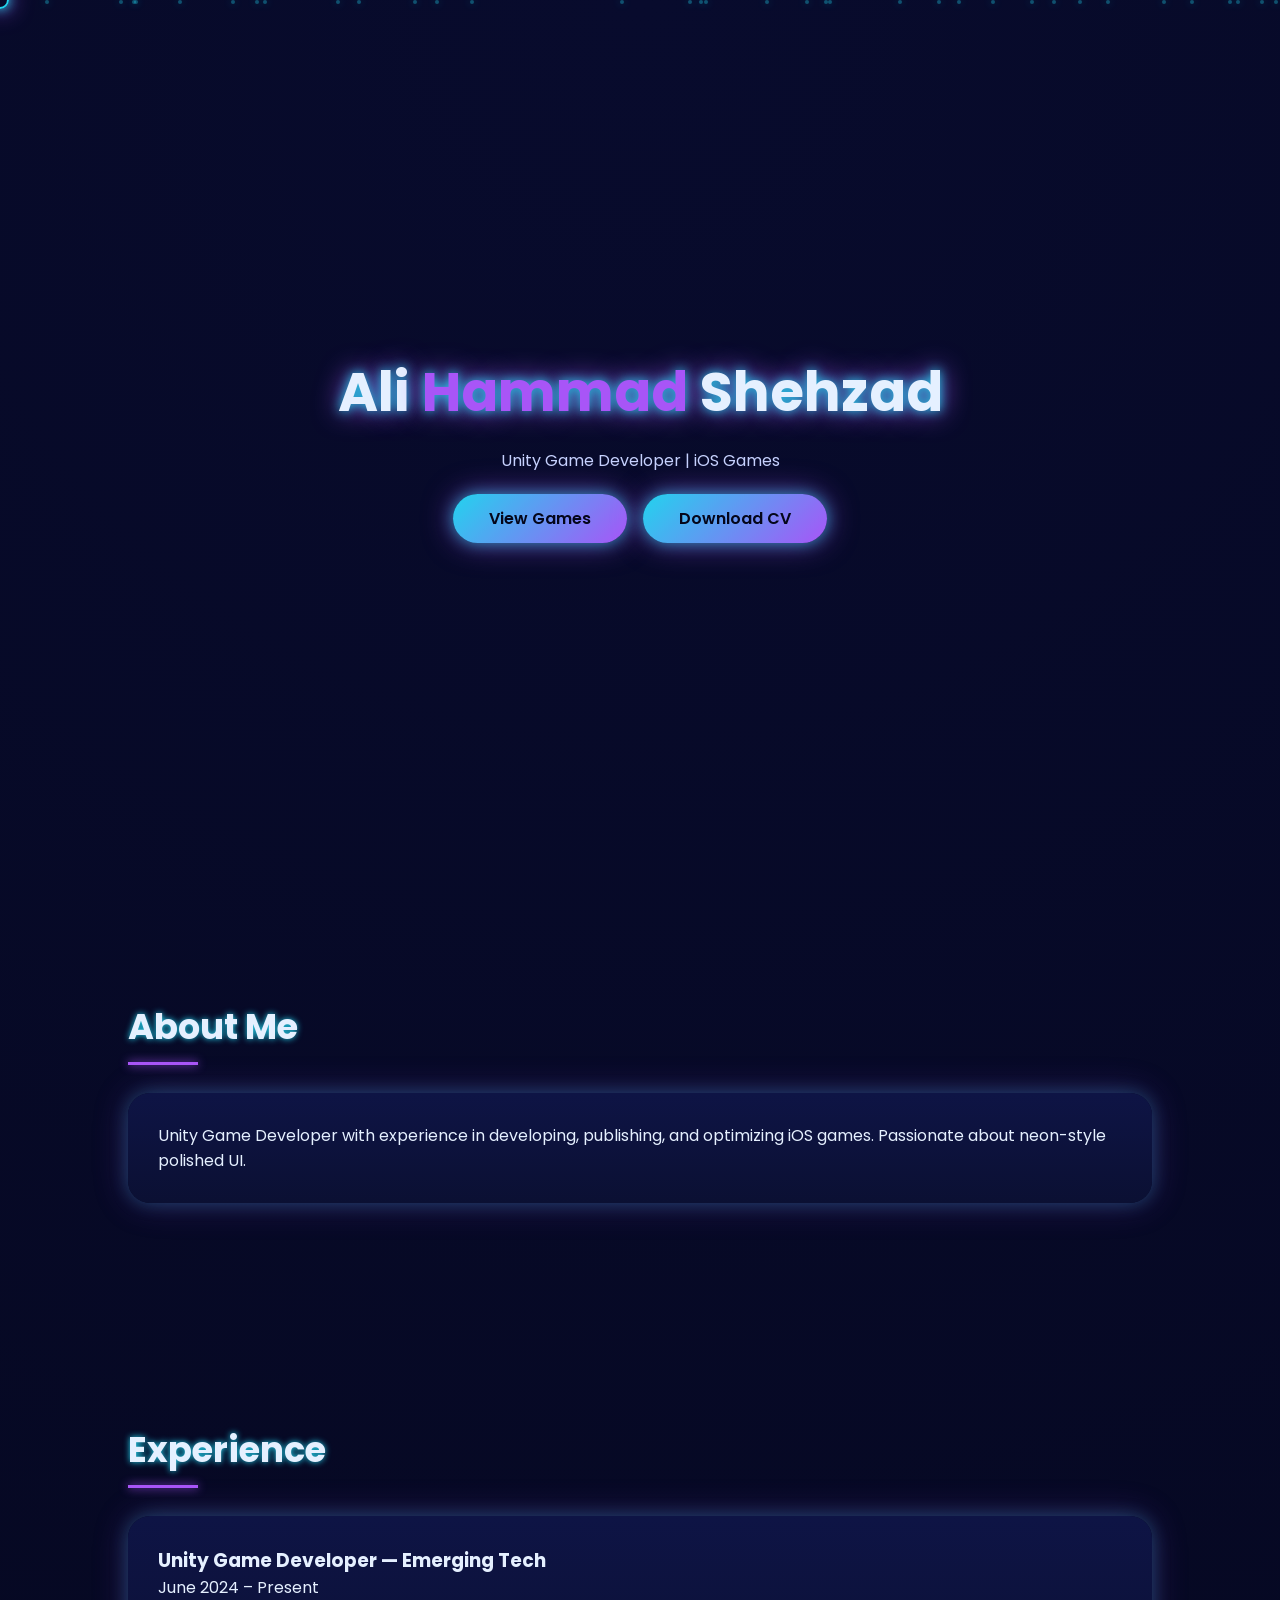
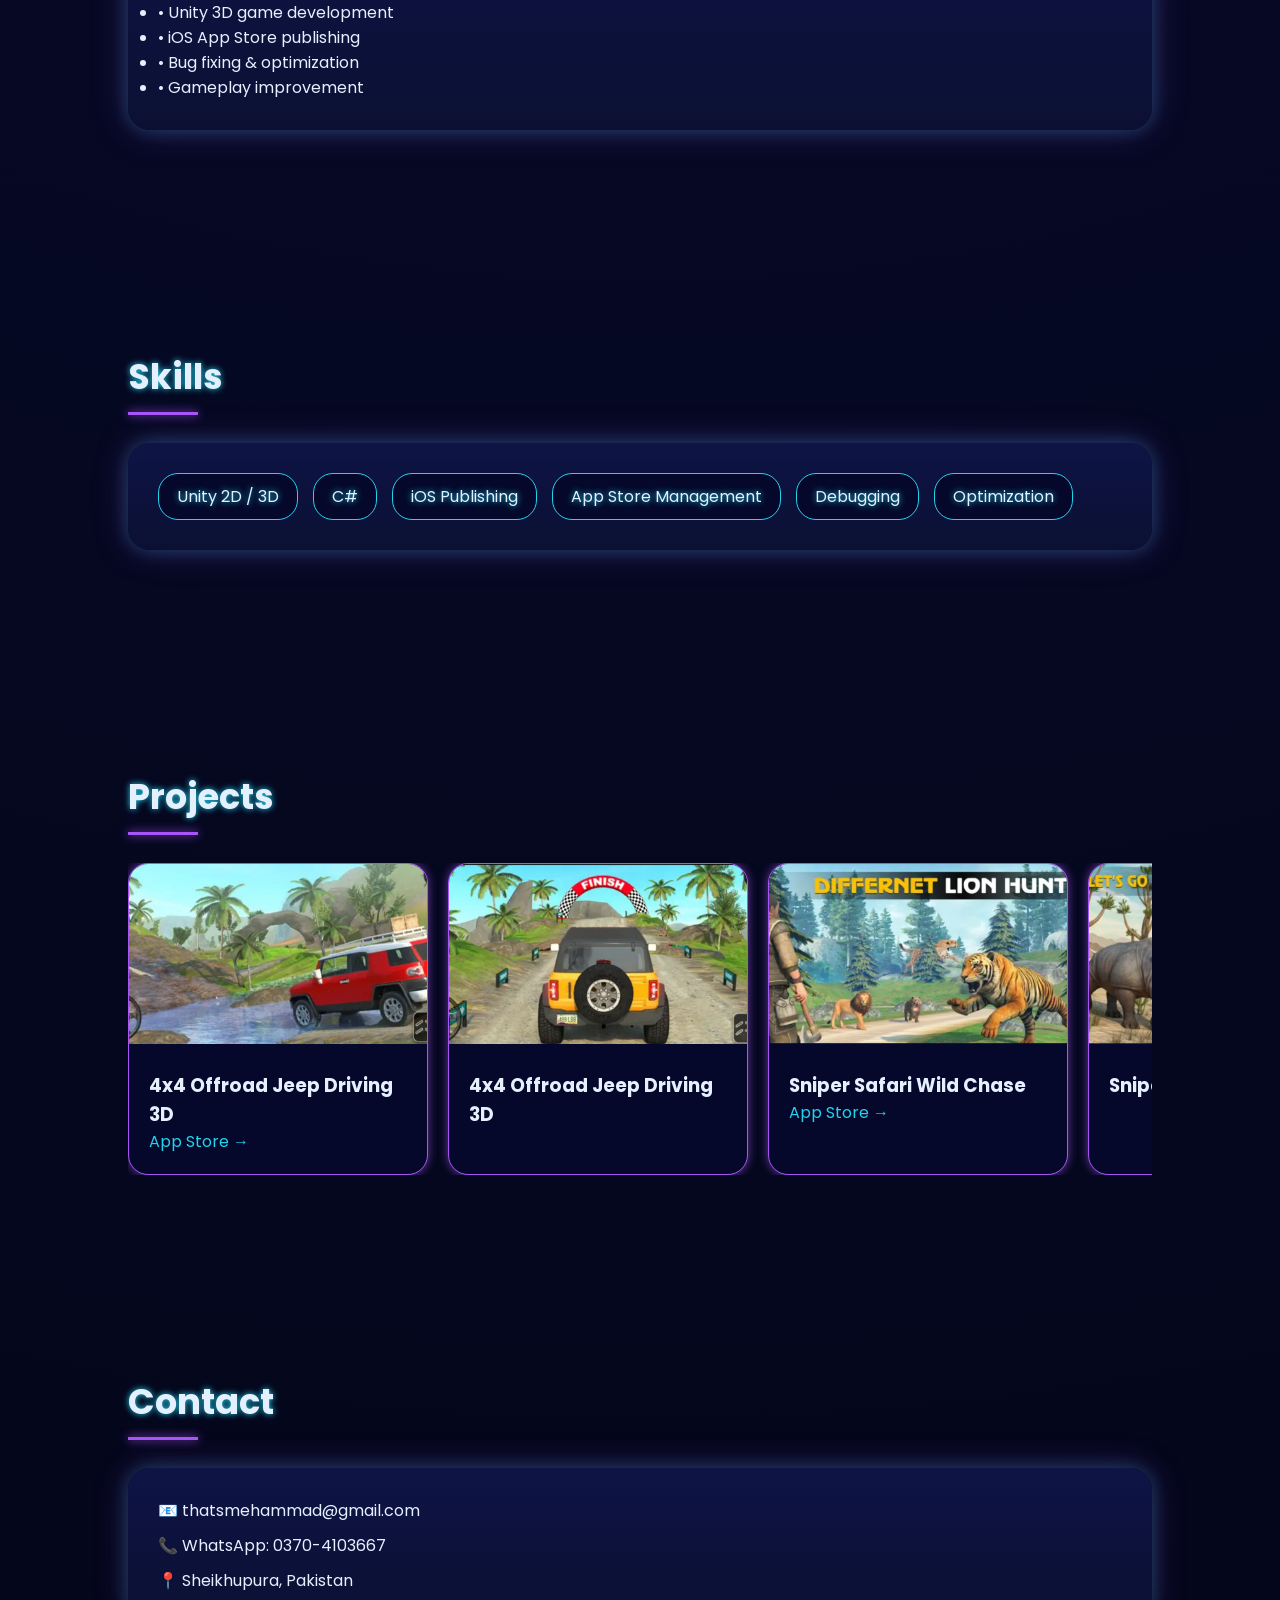
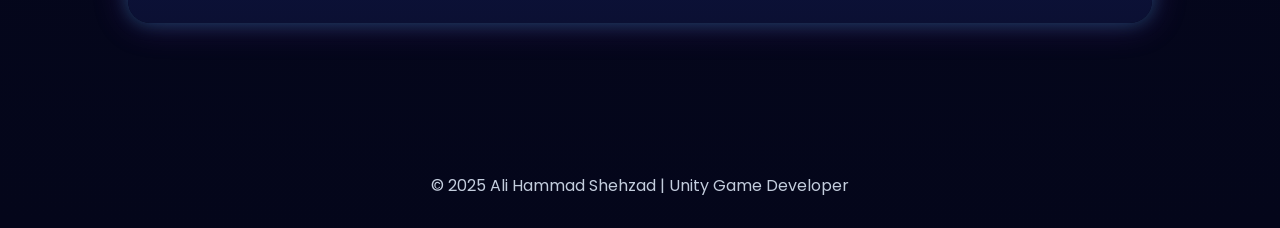
==== commit 8ece823e: "Update index.html" ====
--- a/index.html
+++ b/index.html
@@ -10,23 +10,15 @@
 
 *{margin:0;padding:0;box-sizing:border-box;font-family:Poppins}
 
-/* ===== THEMES ===== */
+/* ============ COLOR THEME ============ */
 :root{
 --bg:#04061a;
 --card:#0b1033;
 --cyan:#22d3ee;
 --purple:#a855f7;
 --text:#e5f0ff;
---glow:1;
-}
-
-body.dark{
---cyan:#6b7280;
---purple:#9ca3af;
---glow:0;
-}
-
-/* ===== BASE ===== */
+}
+
 body{
 background:radial-gradient(circle at top,#080b2d,var(--bg));
 color:var(--text);
@@ -34,28 +26,7 @@
 cursor:none;
 }
 
-/* ===== TOGGLES ===== */
-.top-controls{
-position:fixed;
-top:20px;
-right:20px;
-display:flex;
-gap:10px;
-z-index:999;
-}
-
-.toggle{
-padding:8px 14px;
-border-radius:20px;
-background:var(--card);
-border:1px solid var(--cyan);
-color:#fff;
-font-size:.75rem;
-cursor:pointer;
-box-shadow:0 0 10px rgba(34,211,238,.4);
-}
-
-/* ===== LOADER ===== */
+/* ============ LOADER ============ */
 #loader{
 position:fixed;
 inset:0;
@@ -65,78 +36,75 @@
 justify-content:center;
 flex-direction:column;
 z-index:9999;
-transition:.6s;
+transition:.6s ease;
 }
 
 #loader.hide{opacity:0;visibility:hidden}
 
 .loader-ring{
-width:110px;height:110px;border-radius:50%;
+width:120px;
+height:120px;
+border-radius:50%;
 border:3px solid transparent;
 border-top:3px solid var(--cyan);
 border-right:3px solid var(--purple);
 animation:spin 1.2s linear infinite;
-box-shadow:0 0 calc(25px*var(--glow)) var(--cyan),
-           0 0 calc(45px*var(--glow)) var(--purple);
+box-shadow:0 0 25px var(--cyan),0 0 45px var(--purple);
 }
 
 .loader-text{
 margin-top:25px;
-letter-spacing:3px;
-font-size:1.4rem;
-text-shadow:0 0 10px var(--cyan);
-}
-
-.loader-controls{
-margin-top:20px;
-font-size:.8rem;
-cursor:pointer;
-opacity:.8;
+font-size:1.6rem;
+letter-spacing:2px;
+text-shadow:0 0 12px var(--cyan),0 0 25px var(--purple);
 }
 
 @keyframes spin{to{transform:rotate(360deg)}}
 
-/* ===== CURSOR (DESKTOP ONLY) ===== */
+/* ============ CURSOR ============ */
 .cursor{
 position:fixed;
-width:18px;height:18px;
+width:18px;
+height:18px;
 border-radius:50%;
+pointer-events:none;
 border:2px solid var(--cyan);
-pointer-events:none;
+box-shadow:0 0 12px var(--cyan),0 0 25px var(--purple);
 transform:translate(-50%,-50%);
-box-shadow:0 0 15px rgba(34,211,238,.8);
 z-index:999;
 }
 
-/* ===== PARTICLES ===== */
+/* ============ PARTICLES ============ */
 .particle{
 position:fixed;
-width:4px;height:4px;
+width:4px;
+height:4px;
 background:var(--cyan);
 border-radius:50%;
 opacity:.35;
 animation:float 18s linear infinite;
-}
-
-/* ===== HERO ===== */
+box-shadow:0 0 8px var(--cyan);
+}
+
+/* ============ HERO ============ */
 .hero{
 height:100vh;
 display:flex;
+justify-content:center;
 align-items:center;
-justify-content:center;
 text-align:center;
 }
 
 .hero h1{
-font-size:3.2rem;
-text-shadow:0 0 calc(12px*var(--glow)) var(--cyan),
-           0 0 calc(28px*var(--glow)) var(--purple);
-}
+font-size:3.4rem;
+text-shadow:0 0 12px var(--cyan),0 0 28px var(--purple);
+}
+
 .hero span{color:var(--purple)}
 .hero p{margin:15px 0;color:#c7d2fe}
 
 .btn{
-padding:12px 34px;
+padding:12px 36px;
 border-radius:30px;
 background:linear-gradient(135deg,var(--cyan),var(--purple));
 color:#04061a;
@@ -144,126 +112,112 @@
 text-decoration:none;
 margin:6px;
 display:inline-block;
+box-shadow:0 0 15px rgba(34,211,238,.6),0 0 30px rgba(168,85,247,.6);
 transition:.2s;
-box-shadow:0 0 calc(20px*var(--glow)) var(--cyan);
-}
-
-/* ===== SECTIONS ===== */
+}
+
+/* ============ SECTIONS ============ */
 section{padding:100px 10%}
+
 h2{
-font-size:2.1rem;
+font-size:2.2rem;
 margin-bottom:40px;
+text-shadow:0 0 6px var(--cyan);
 position:relative;
 }
 h2::after{
 content:'';
-width:70px;height:3px;
+width:70px;
+height:3px;
 background:var(--purple);
 position:absolute;
-bottom:-12px;left:0;
-}
-
-/* ===== REVEAL ===== */
+bottom:-12px;
+left:0;
+box-shadow:0 0 10px var(--purple);
+}
+
+/* ============ REVEAL ============ */
 .reveal{opacity:0;transform:translateY(60px);transition:1s}
 .reveal.active{opacity:1;transform:none}
 
-/* ===== CARD ===== */
+/* ============ CARD ============ */
 .card{
 background:linear-gradient(180deg,#0e1445,var(--card));
 padding:30px;
 border-radius:22px;
-box-shadow:0 0 calc(25px*var(--glow)) rgba(168,85,247,.35);
-}
-
-/* ===== SKILLS ===== */
+box-shadow:0 0 18px rgba(34,211,238,.25),0 0 35px rgba(168,85,247,.25);
+margin-bottom:20px;
+}
+
+/* ============ SKILLS ============ */
 .skills{display:flex;flex-wrap:wrap;gap:15px}
 .skill{
 background:#05082a;
 padding:10px 18px;
 border-radius:20px;
 border:1px solid var(--cyan);
-}
-
-/* ===== PROJECTS (TOUCH FRIENDLY) ===== */
-.slider{
-display:flex;
-gap:20px;
-overflow-x:auto;
-scroll-snap-type:x mandatory;
--webkit-overflow-scrolling:touch;
-}
+text-shadow:0 0 6px var(--cyan);
+transition:.3s;
+}
+.skill:hover{
+transform:translateY(-4px);
+box-shadow:0 0 15px var(--cyan),0 0 30px var(--purple);
+}
+
+/* ============ PROJECTS ============ */
+.slider{display:flex;gap:20px;overflow-x:auto}
 .project{
-min-width:280px;
-scroll-snap-align:start;
+min-width:300px;
 background:#05082a;
 border-radius:20px;
 overflow:hidden;
 border:1px solid var(--purple);
-transition:.3s;
-}
-.project img{width:100%;height:170px;object-fit:cover}
+box-shadow:0 0 10px rgba(168,85,247,.6);
+transition:.4s;
+}
+.project:hover{
+transform:scale(1.07);
+box-shadow:0 0 20px var(--cyan),0 0 40px var(--purple);
+}
+.project img{width:100%;height:180px;object-fit:cover}
 .project div{padding:20px}
-
-/* ===== CONTACT ===== */
+.project a{color:var(--cyan);text-decoration:none}
+
+/* ============ CONTACT ============ */
 .contact a{
 display:block;
-color:#fff;
+color:var(--text);
 text-decoration:none;
 margin-bottom:10px;
-}
+transition:.3s;
+}
+.contact a:hover{color:var(--cyan);transform:translateX(5px)}
 
 footer{text-align:center;padding:30px;opacity:.85}
 
 @keyframes float{from{transform:translateY(100vh)}to{transform:translateY(-100vh)}}
-
-/* ===== MOBILE OPT ===== */
-@media(max-width:768px){
-body{cursor:auto}
-.cursor{display:none}
-section{padding:80px 6%}
-.hero h1{font-size:2.4rem}
-}
 </style>
 </head>
 
 <body>
-
-<!-- TOP TOGGLES -->
-<div class="top-controls">
-<div class="toggle" onclick="toggleTheme()">🌙 Theme</div>
-</div>
 
 <!-- LOADER -->
 <div id="loader">
 <div class="loader-ring"></div>
 <div class="loader-text">LOADING</div>
-<div class="loader-controls" onclick="toggleSound()">🔊 Sound ON/OFF</div>
-</div>
-
+</div>
+
+<!-- SOUND -->
 <audio id="loadSound" src="https://assets.mixkit.co/sfx/preview/mixkit-game-click-1114.mp3"></audio>
 
 <div class="cursor"></div>
 
 <script>
-let soundOn=true;
-
-// Loader
+// Loader fast
 window.addEventListener("load",()=>{
-if(soundOn) document.getElementById("loadSound").play().catch(()=>{});
-setTimeout(()=>loader.classList.add("hide"),1400);
+document.getElementById("loadSound").play().catch(()=>{});
+setTimeout(()=>document.getElementById("loader").classList.add("hide"),1600);
 });
-
-// Sound toggle
-function toggleSound(){
-soundOn=!soundOn;
-document.querySelector(".loader-controls").innerText=
-soundOn?"🔊 Sound ON":"🔇 Sound OFF";
-}
-
-// Theme toggle
-function toggleTheme(){
-document.body.classList.toggle("dark");
-}
 
 // Cursor
 const cursor=document.querySelector(".cursor");
@@ -273,7 +227,7 @@
 });
 
 // Particles
-for(let i=0;i<30;i++){
+for(let i=0;i<35;i++){
 let p=document.createElement("div");
 p.className="particle";
 p.style.left=Math.random()*100+"%";
@@ -315,10 +269,10 @@
 <h3>Unity Game Developer — Emerging Tech</h3>
 <p>June 2024 – Present</p>
 <ul>
-<li>Unity 3D development</li>
-<li>iOS App Store publishing</li>
-<li>Bug fixing & optimization</li>
-<li>Gameplay improvement</li>
+<li>• Unity 3D game development</li>
+<li>• iOS App Store publishing</li>
+<li>• Bug fixing & optimization</li>
+<li>• Gameplay improvement</li>
 </ul>
 </div>
 </section>
@@ -330,6 +284,8 @@
 <div class="skill">Unity 2D / 3D</div>
 <div class="skill">C#</div>
 <div class="skill">iOS Publishing</div>
+<div class="skill">App Store Management</div>
+<div class="skill">Debugging</div>
 <div class="skill">Optimization</div>
 </div>
 </div>
@@ -348,6 +304,11 @@
 </div>
 
 <div class="project">
+<img src="images/game1ss2.jpg">
+<div><h3>4x4 Offroad Jeep Driving 3D</h3></div>
+</div>
+
+<div class="project">
 <img src="images/game2ss1.jpg">
 <div>
 <h3>Sniper Safari Wild Chase</h3>
@@ -355,6 +316,11 @@
 </div>
 </div>
 
+<div class="project">
+<img src="images/game2ss2.jpg">
+<div><h3>Sniper Safari Wild Chase</h3></div>
+</div>
+
 </div>
 </section>
 
@@ -362,7 +328,7 @@
 <h2>Contact</h2>
 <div class="card contact">
 <a href="mailto:thatsmehammad@gmail.com">📧 thatsmehammad@gmail.com</a>
-<a href="https://wa.me/923704103667">📞 WhatsApp</a>
+<a href="https://wa.me/923704103667" target="_blank">📞 WhatsApp: 0370-4103667</a>
 <p>📍 Sheikhupura, Pakistan</p>
 </div>
 </section>
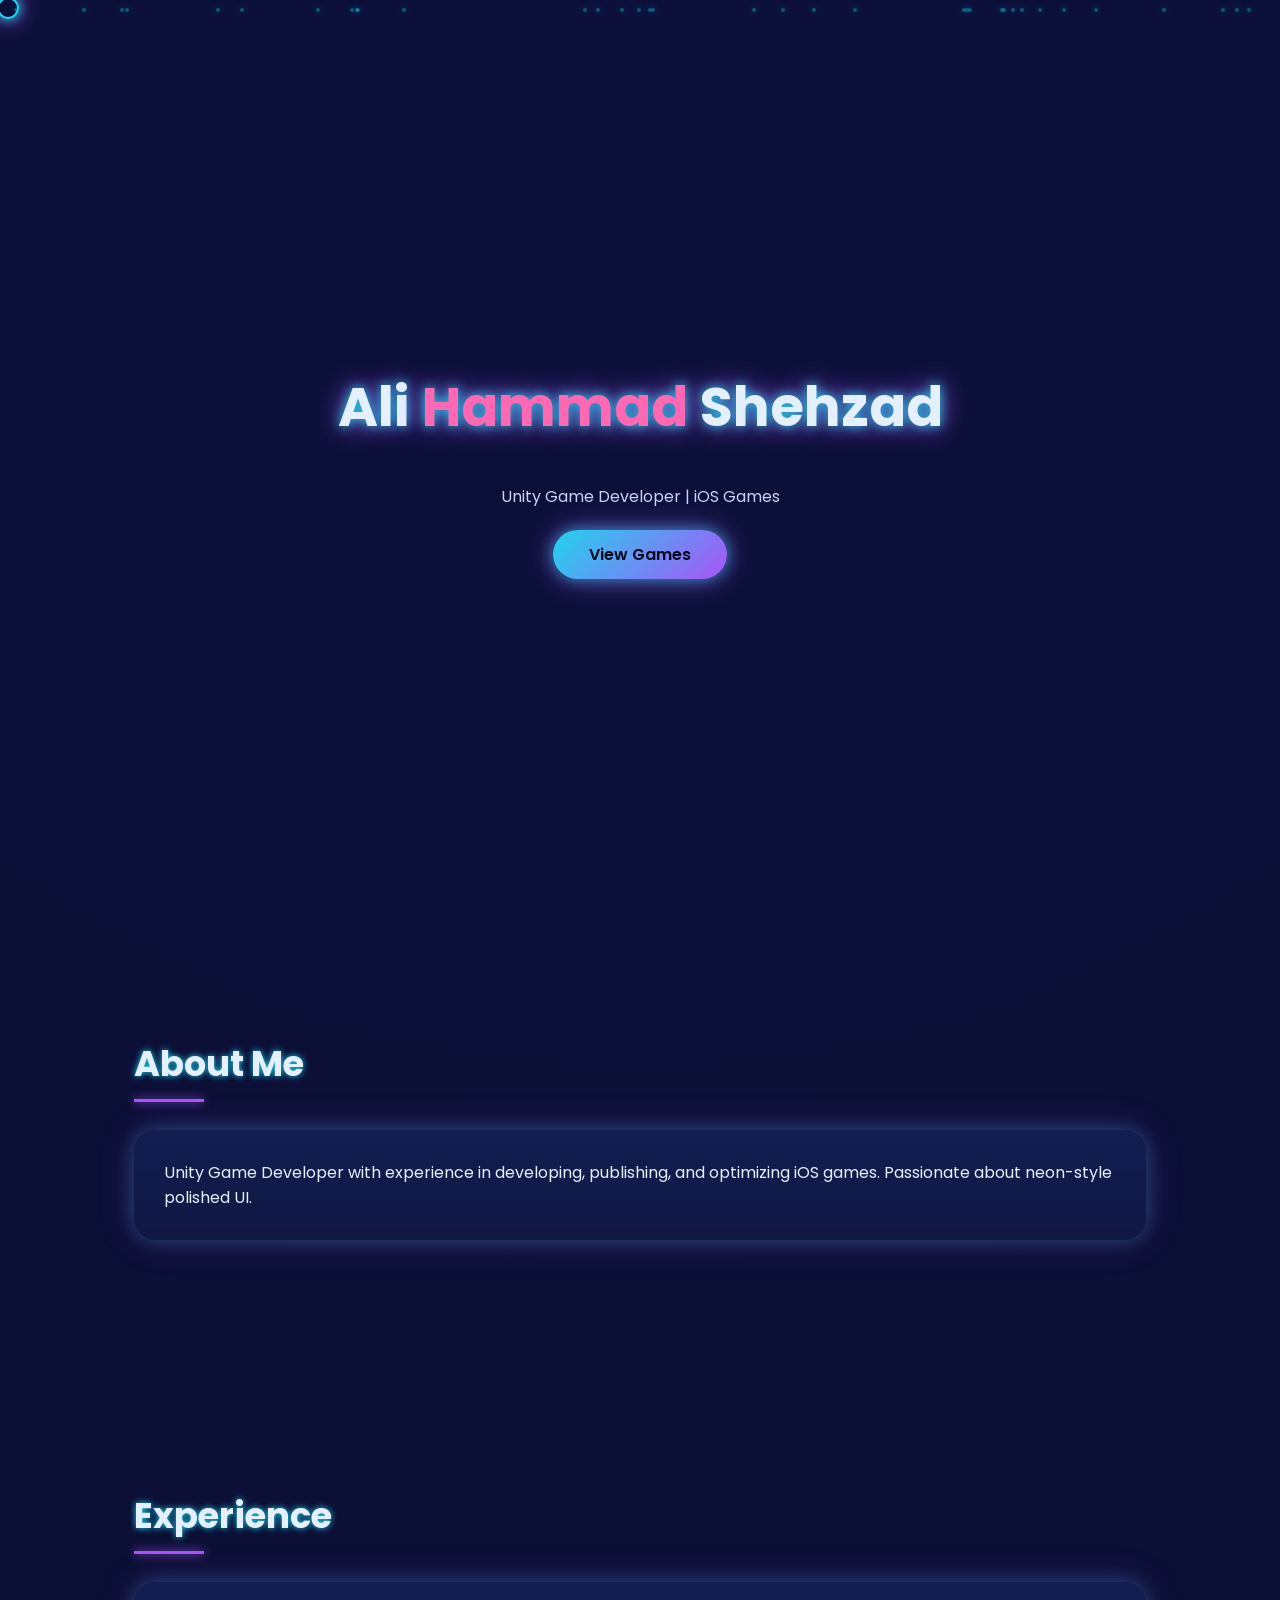
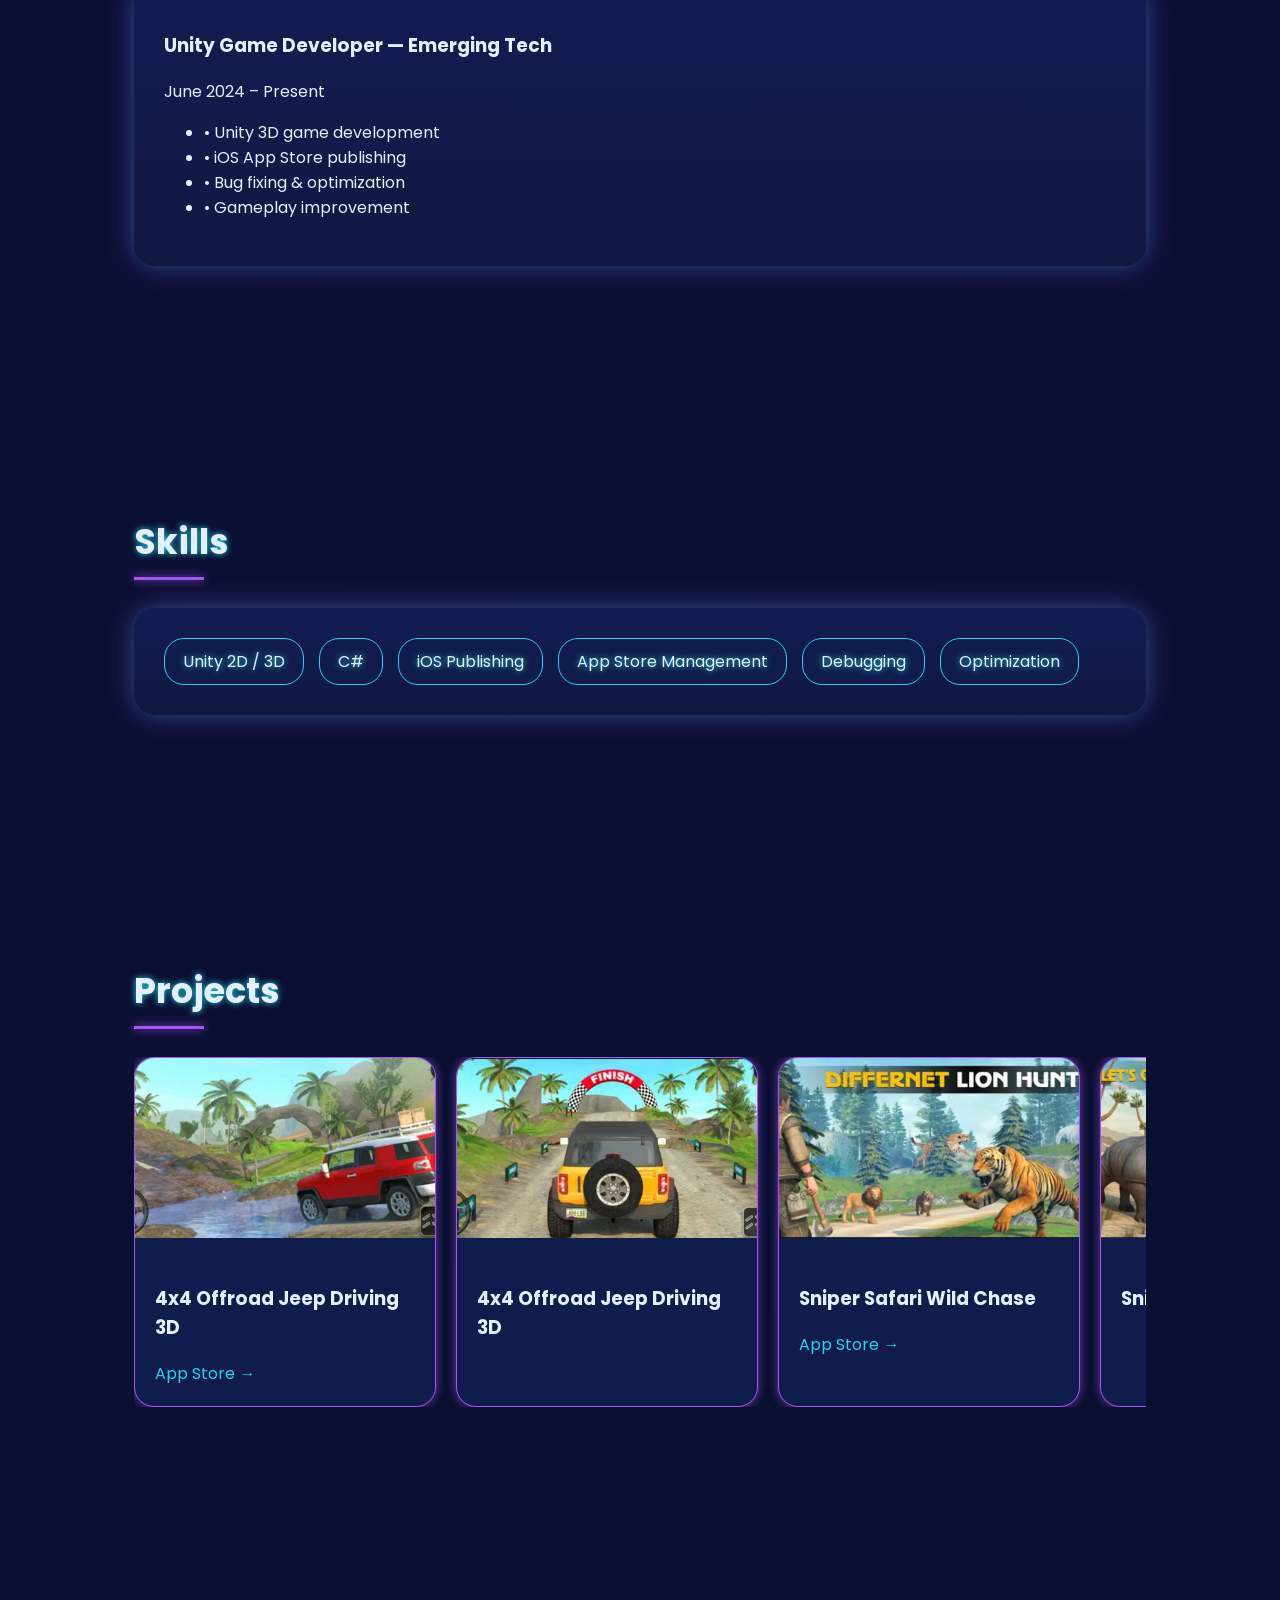
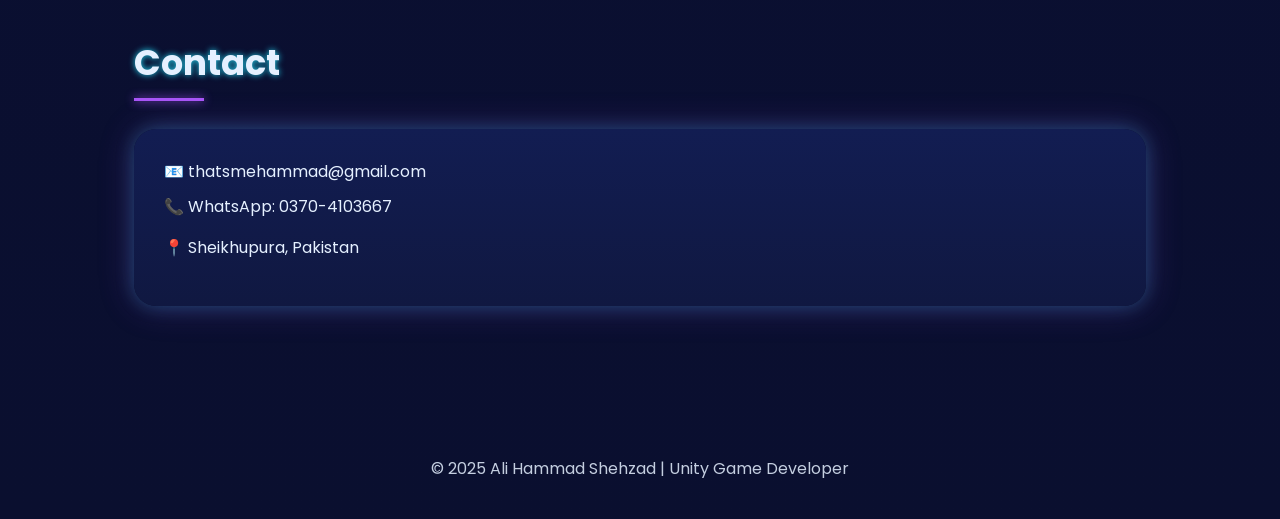
==== commit 788724d5: "Update index.html" ====
--- a/index.html
+++ b/index.html
@@ -3,34 +3,34 @@
 <head>
 <meta charset="UTF-8">
 <meta name="viewport" content="width=device-width, initial-scale=1.0">
-<title>Hammad | Unity Game Developer</title>
+<title>Ali Hammad | Unity Game Developer</title>
 
 <style>
 @import url('https://fonts.googleapis.com/css2?family=Poppins:wght@300;400;600;700&display=swap');
 
-*{margin:0;padding:0;box-sizing:border-box;font-family:Poppins}
-
 /* ============ COLOR THEME ============ */
 :root{
---bg:#04061a;
---card:#0b1033;
+--bg:#0a0f2f;
+--card:#101841;
 --cyan:#22d3ee;
+--pink:#ff69b4;
 --purple:#a855f7;
 --text:#e5f0ff;
 }
 
 body{
-background:radial-gradient(circle at top,#080b2d,var(--bg));
+background:radial-gradient(circle at top,#0c103a,var(--bg));
 color:var(--text);
 overflow-x:hidden;
 cursor:none;
+font-family:'Poppins',sans-serif;
 }
 
 /* ============ LOADER ============ */
 #loader{
 position:fixed;
 inset:0;
-background:radial-gradient(circle,#0b1033,#04061a);
+background:radial-gradient(circle,#101841,#0a0f2f);
 display:flex;
 align-items:center;
 justify-content:center;
@@ -93,6 +93,7 @@
 justify-content:center;
 align-items:center;
 text-align:center;
+position:relative;
 }
 
 .hero h1{
@@ -100,7 +101,7 @@
 text-shadow:0 0 12px var(--cyan),0 0 28px var(--purple);
 }
 
-.hero span{color:var(--purple)}
+.hero span{color:var(--pink)}
 .hero p{margin:15px 0;color:#c7d2fe}
 
 .btn{
@@ -142,7 +143,7 @@
 
 /* ============ CARD ============ */
 .card{
-background:linear-gradient(180deg,#0e1445,var(--card));
+background:linear-gradient(180deg,#121d52,var(--card));
 padding:30px;
 border-radius:22px;
 box-shadow:0 0 18px rgba(34,211,238,.25),0 0 35px rgba(168,85,247,.25);
@@ -152,7 +153,7 @@
 /* ============ SKILLS ============ */
 .skills{display:flex;flex-wrap:wrap;gap:15px}
 .skill{
-background:#05082a;
+background:#101c4b;
 padding:10px 18px;
 border-radius:20px;
 border:1px solid var(--cyan);
@@ -168,7 +169,7 @@
 .slider{display:flex;gap:20px;overflow-x:auto}
 .project{
 min-width:300px;
-background:#05082a;
+background:#101c4b;
 border-radius:20px;
 overflow:hidden;
 border:1px solid var(--purple);
@@ -210,10 +211,11 @@
 <!-- SOUND -->
 <audio id="loadSound" src="https://assets.mixkit.co/sfx/preview/mixkit-game-click-1114.mp3"></audio>
 
+<!-- CURSOR -->
 <div class="cursor"></div>
 
 <script>
-// Loader fast
+// Loader
 window.addEventListener("load",()=>{
 document.getElementById("loadSound").play().catch(()=>{});
 setTimeout(()=>document.getElementById("loader").classList.add("hide"),1600);
@@ -251,15 +253,13 @@
 <h1>Ali <span>Hammad</span> Shehzad</h1>
 <p>Unity Game Developer | iOS Games</p>
 <a href="#projects" class="btn">View Games</a>
-<a href="Ali-Hammad-Shehzad-CV.pdf" class="btn" download>Download CV</a>
 </div>
 </div>
 
 <section class="reveal">
 <h2>About Me</h2>
 <div class="card">
-Unity Game Developer with experience in developing, publishing,
-and optimizing iOS games. Passionate about neon-style polished UI.
+Unity Game Developer with experience in developing, publishing, and optimizing iOS games. Passionate about neon-style polished UI.
 </div>
 </section>
 
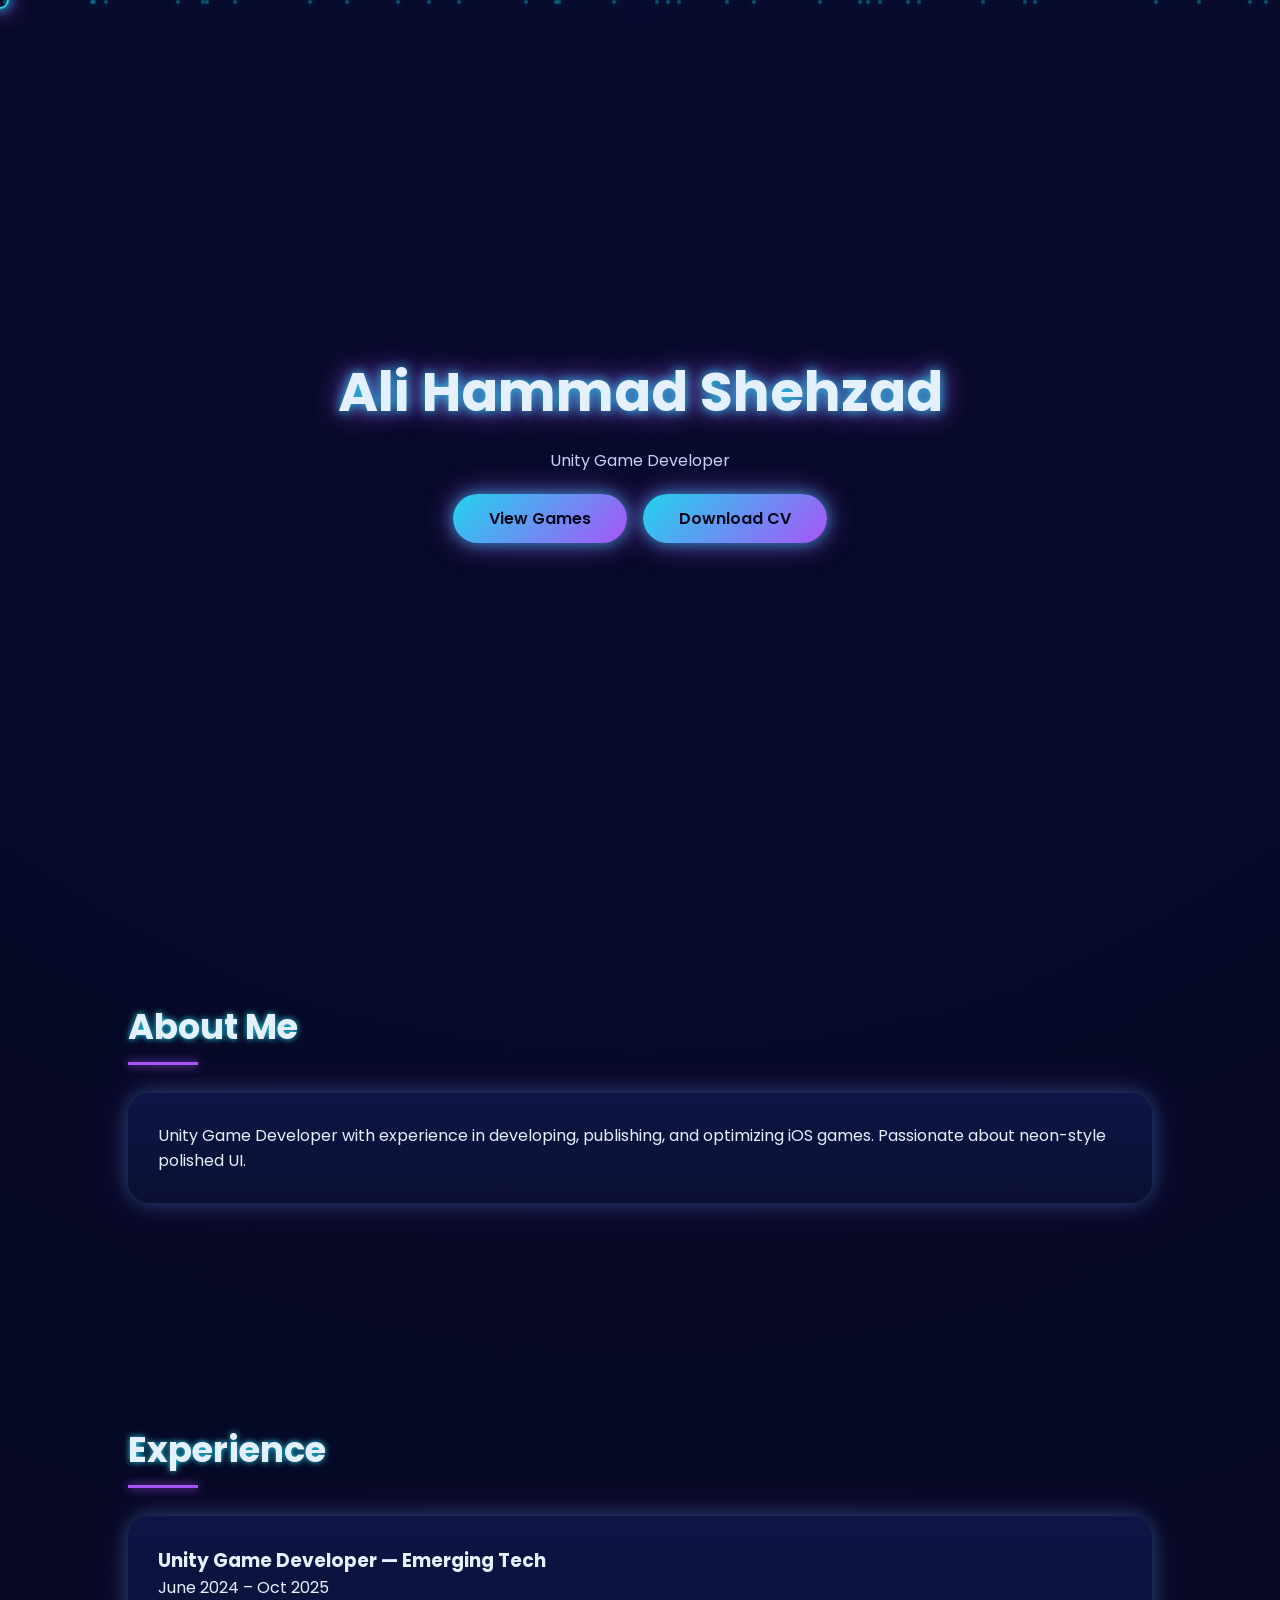
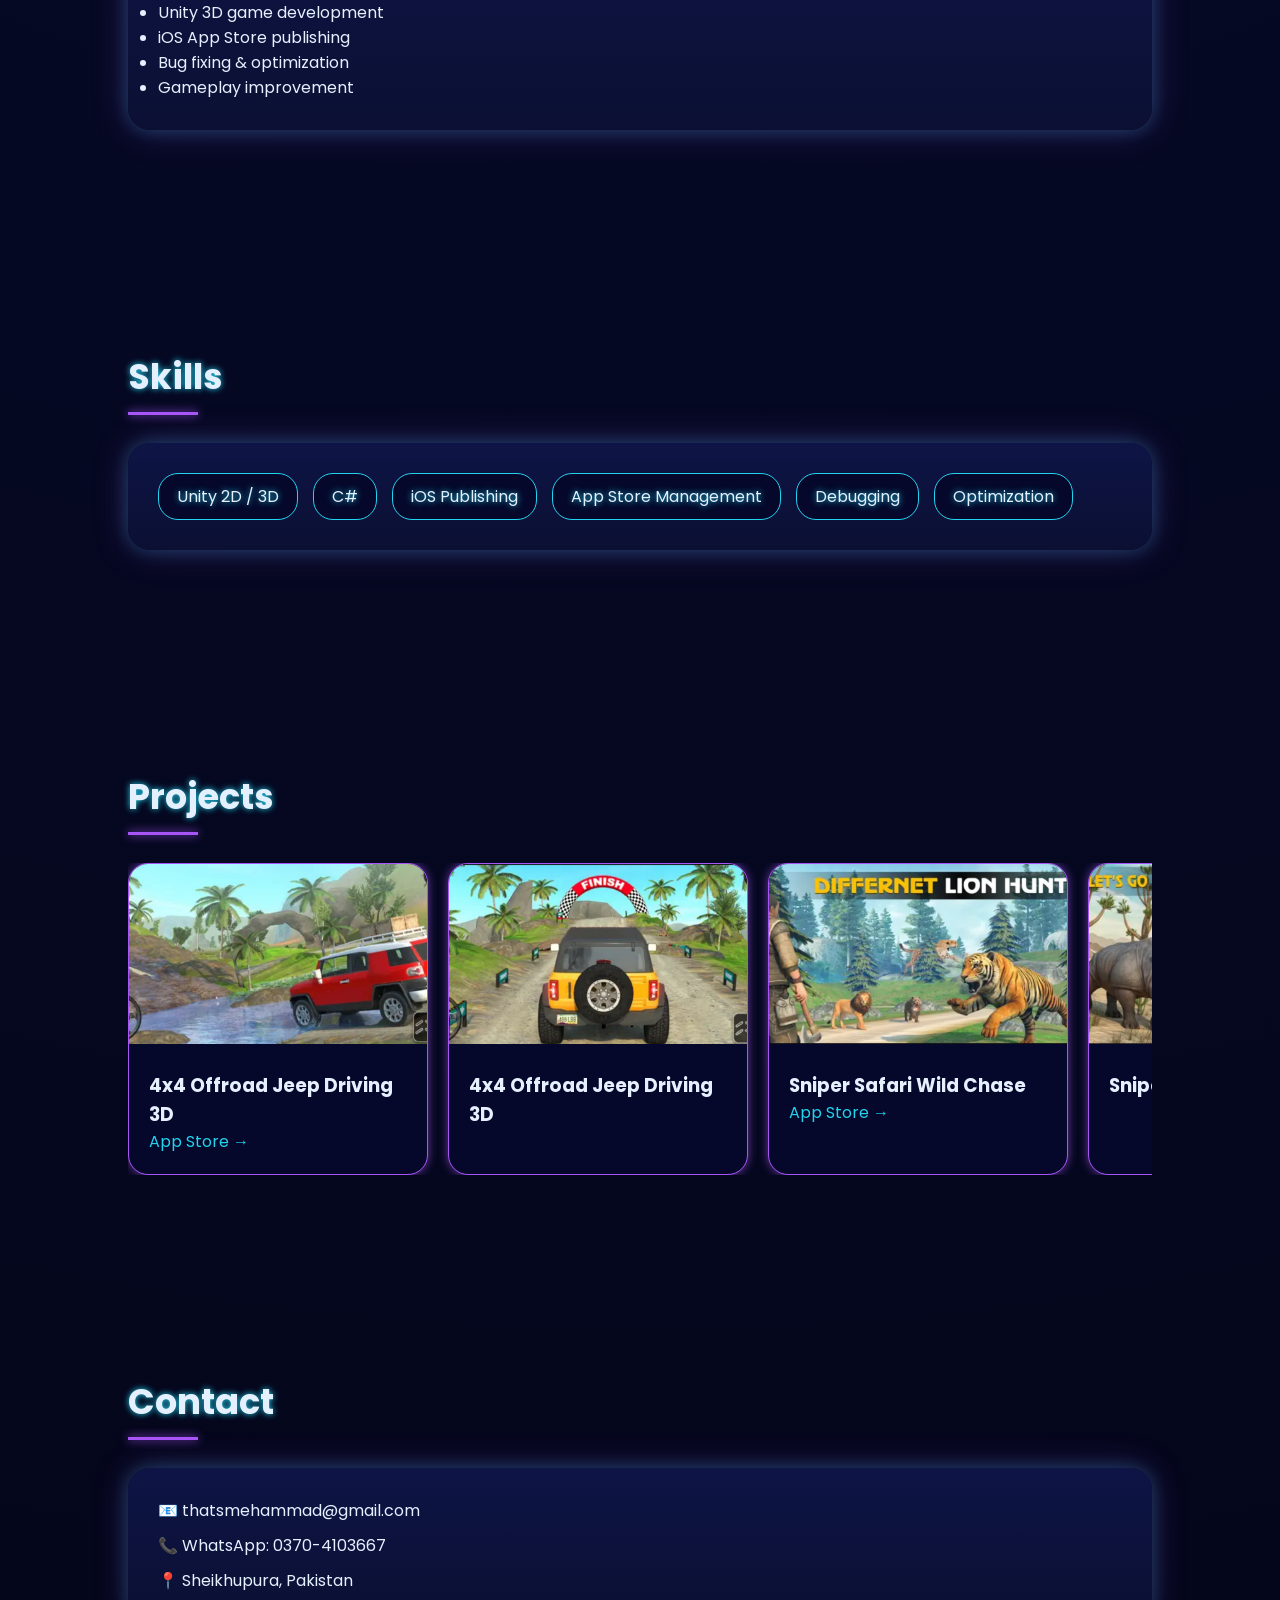
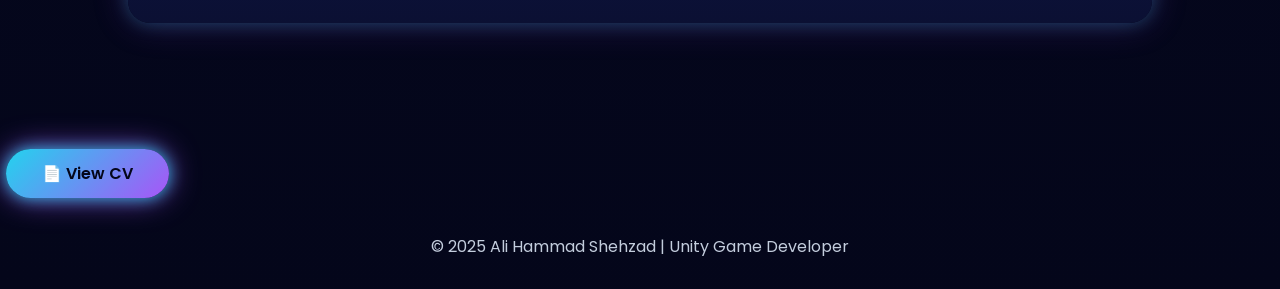
==== commit 5f960667: "Update index.html" ====
--- a/index.html
+++ b/index.html
@@ -3,34 +3,34 @@
 <head>
 <meta charset="UTF-8">
 <meta name="viewport" content="width=device-width, initial-scale=1.0">
-<title>Ali Hammad | Unity Game Developer</title>
+<title>Hammad | Unity Game Developer</title>
 
 <style>
 @import url('https://fonts.googleapis.com/css2?family=Poppins:wght@300;400;600;700&display=swap');
 
+*{margin:0;padding:0;box-sizing:border-box;font-family:Poppins}
+
 /* ============ COLOR THEME ============ */
 :root{
---bg:#0a0f2f;
---card:#101841;
+--bg:#04061a;
+--card:#0b1033;
 --cyan:#22d3ee;
---pink:#ff69b4;
 --purple:#a855f7;
 --text:#e5f0ff;
 }
 
 body{
-background:radial-gradient(circle at top,#0c103a,var(--bg));
+background:radial-gradient(circle at top,#080b2d,var(--bg));
 color:var(--text);
 overflow-x:hidden;
 cursor:none;
-font-family:'Poppins',sans-serif;
 }
 
 /* ============ LOADER ============ */
 #loader{
 position:fixed;
 inset:0;
-background:radial-gradient(circle,#101841,#0a0f2f);
+background:radial-gradient(circle,#0b1033,#04061a);
 display:flex;
 align-items:center;
 justify-content:center;
@@ -93,7 +93,6 @@
 justify-content:center;
 align-items:center;
 text-align:center;
-position:relative;
 }
 
 .hero h1{
@@ -101,7 +100,7 @@
 text-shadow:0 0 12px var(--cyan),0 0 28px var(--purple);
 }
 
-.hero span{color:var(--pink)}
+.hero span{color:var(--purple)}
 .hero p{margin:15px 0;color:#c7d2fe}
 
 .btn{
@@ -127,9 +126,7 @@
 position:relative;
 }
 h2::after{
-content:'';
-width:70px;
-height:3px;
+content:''; width:70px; height:3px;
 background:var(--purple);
 position:absolute;
 bottom:-12px;
@@ -143,7 +140,7 @@
 
 /* ============ CARD ============ */
 .card{
-background:linear-gradient(180deg,#121d52,var(--card));
+background:linear-gradient(180deg,#0e1445,var(--card));
 padding:30px;
 border-radius:22px;
 box-shadow:0 0 18px rgba(34,211,238,.25),0 0 35px rgba(168,85,247,.25);
@@ -153,7 +150,7 @@
 /* ============ SKILLS ============ */
 .skills{display:flex;flex-wrap:wrap;gap:15px}
 .skill{
-background:#101c4b;
+background:#05082a;
 padding:10px 18px;
 border-radius:20px;
 border:1px solid var(--cyan);
@@ -169,7 +166,7 @@
 .slider{display:flex;gap:20px;overflow-x:auto}
 .project{
 min-width:300px;
-background:#101c4b;
+background:#05082a;
 border-radius:20px;
 overflow:hidden;
 border:1px solid var(--purple);
@@ -196,7 +193,17 @@
 
 footer{text-align:center;padding:30px;opacity:.85}
 
+/* ============ FLOATING BUTTONS ============ */
+#floatingButtons .btn{
+box-shadow:0 0 15px rgba(34,211,238,.8),0 0 30px rgba(168,85,247,.8);
+animation: glow 1.5s ease-in-out infinite alternate;
+}
+
 @keyframes float{from{transform:translateY(100vh)}to{transform:translateY(-100vh)}}
+@keyframes glow{
+from{box-shadow:0 0 15px rgba(34,211,238,.8),0 0 30px rgba(168,85,247,.8);}
+to{box-shadow:0 0 30px rgba(34,211,238,1),0 0 60px rgba(168,85,247,1);}
+}
 </style>
 </head>
 
@@ -211,11 +218,10 @@
 <!-- SOUND -->
 <audio id="loadSound" src="https://assets.mixkit.co/sfx/preview/mixkit-game-click-1114.mp3"></audio>
 
-<!-- CURSOR -->
 <div class="cursor"></div>
 
 <script>
-// Loader
+// Loader fast
 window.addEventListener("load",()=>{
 document.getElementById("loadSound").play().catch(()=>{});
 setTimeout(()=>document.getElementById("loader").classList.add("hide"),1600);
@@ -250,16 +256,18 @@
 <!-- HERO -->
 <div class="hero">
 <div>
-<h1>Ali <span>Hammad</span> Shehzad</h1>
-<p>Unity Game Developer | iOS Games</p>
+<h1>Ali Hammad Shehzad</h1>
+<p>Unity Game Developer</p>
 <a href="#projects" class="btn">View Games</a>
+<a href="Ali-Hammad-Shehzad-CV.pdf" class="btn" download>Download CV</a>
 </div>
 </div>
 
 <section class="reveal">
 <h2>About Me</h2>
 <div class="card">
-Unity Game Developer with experience in developing, publishing, and optimizing iOS games. Passionate about neon-style polished UI.
+Unity Game Developer with experience in developing, publishing,
+and optimizing iOS games. Passionate about neon-style polished UI.
 </div>
 </section>
 
@@ -267,12 +275,12 @@
 <h2>Experience</h2>
 <div class="card">
 <h3>Unity Game Developer — Emerging Tech</h3>
-<p>June 2024 – Present</p>
+<p>June 2024 – Oct 2025</p>
 <ul>
-<li>• Unity 3D game development</li>
-<li>• iOS App Store publishing</li>
-<li>• Bug fixing & optimization</li>
-<li>• Gameplay improvement</li>
+<li> Unity 3D game development</li>
+<li> iOS App Store publishing</li>
+<li> Bug fixing & optimization</li>
+<li> Gameplay improvement</li>
 </ul>
 </div>
 </section>
@@ -333,9 +341,33 @@
 </div>
 </section>
 
+<!-- FLOATING BUTTONS -->
+<div id="floatingButtons">
+<a href="#" id="backToTop" class="btn">⬆ Home</a>
+<a href="Ali-Hammad-Shehzad-CV.pdf" target="_blank" class="btn">📄 View CV</a>
+</div>
+
 <footer>
 © 2025 Ali Hammad Shehzad | Unity Game Developer
 </footer>
 
+<script>
+// Back to Top Button
+const backToTop = document.getElementById('backToTop');
+
+window.addEventListener('scroll', () => {
+  if (window.scrollY > 300) {
+    backToTop.style.display = 'inline-block';
+  } else {
+    backToTop.style.display = 'none';
+  }
+});
+
+backToTop.addEventListener('click', (e) => {
+  e.preventDefault();
+  window.scrollTo({ top: 0, behavior: 'smooth' });
+});
+</script>
+
 </body>
 </html>
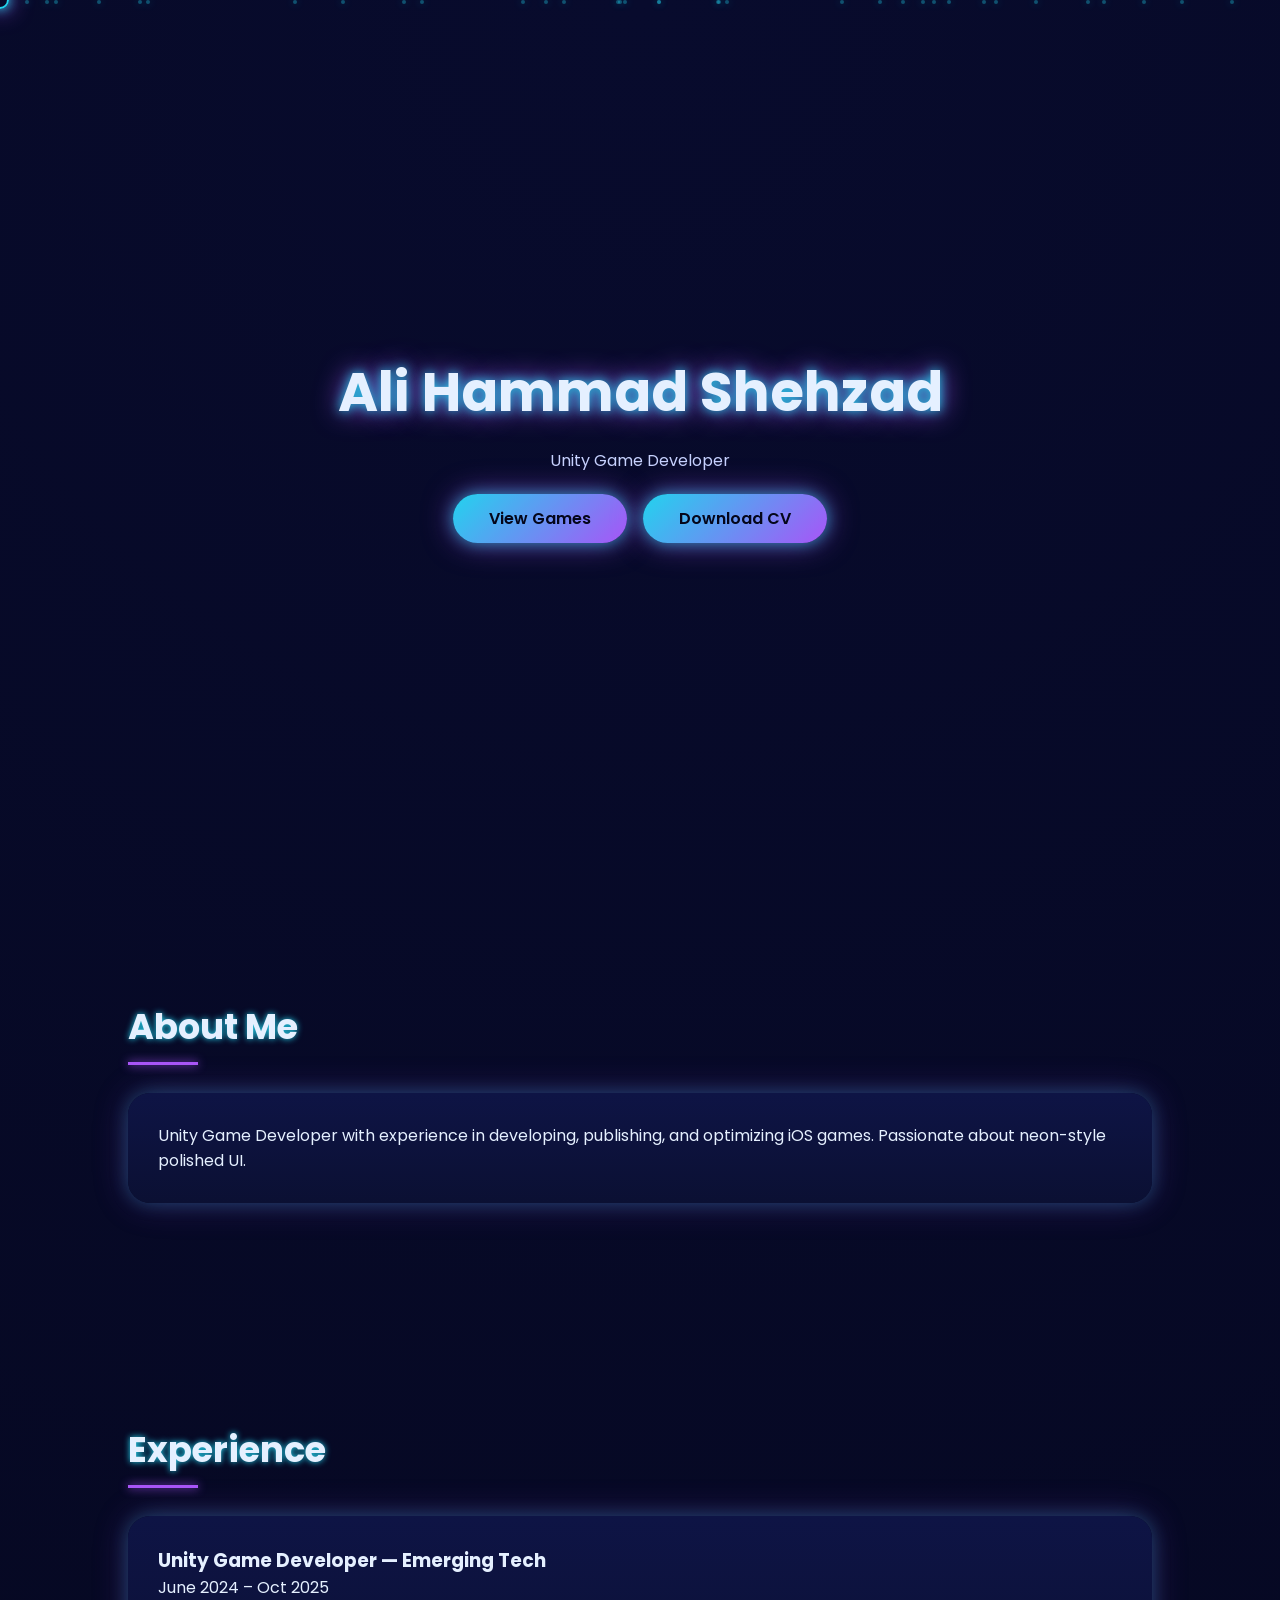
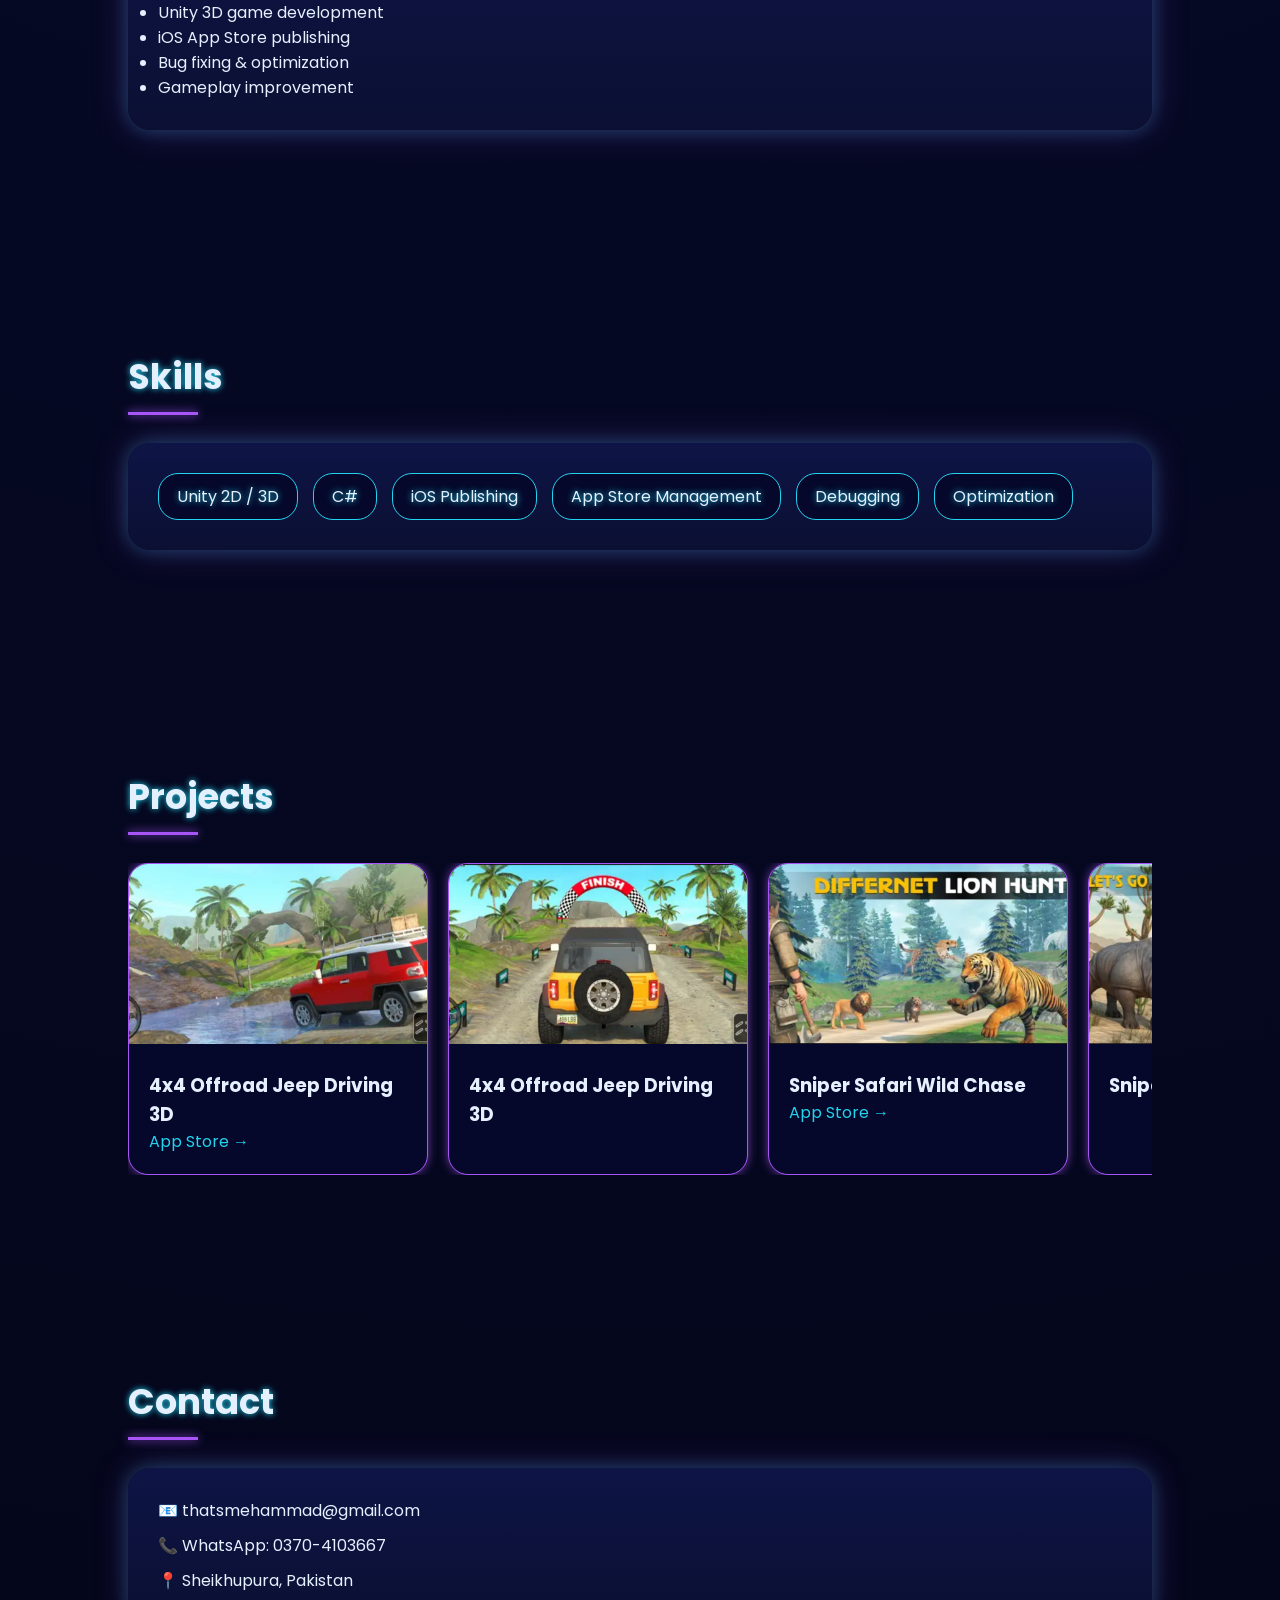
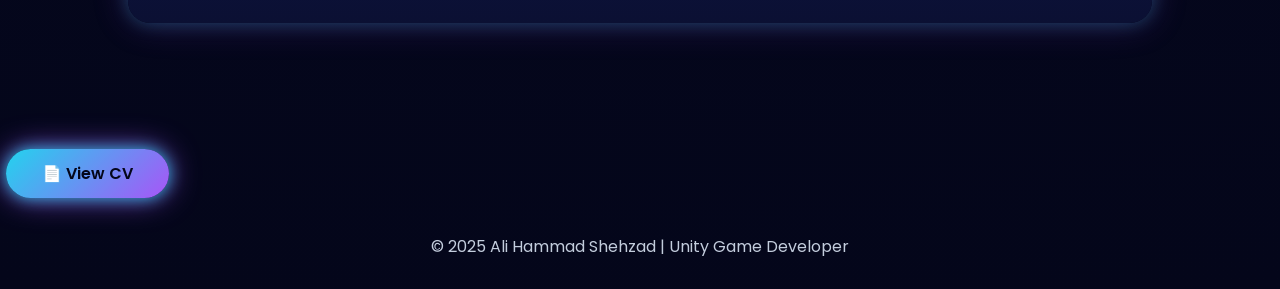
==== commit 20d3e91a: "Update index.html" ====
--- a/index.html
+++ b/index.html
@@ -4,6 +4,7 @@
 <meta charset="UTF-8">
 <meta name="viewport" content="width=device-width, initial-scale=1.0">
 <title>Hammad | Unity Game Developer</title>
+<link rel="icon" type="image/png" href="profile.png">
 
 <style>
 @import url('https://fonts.googleapis.com/css2?family=Poppins:wght@300;400;600;700&display=swap');
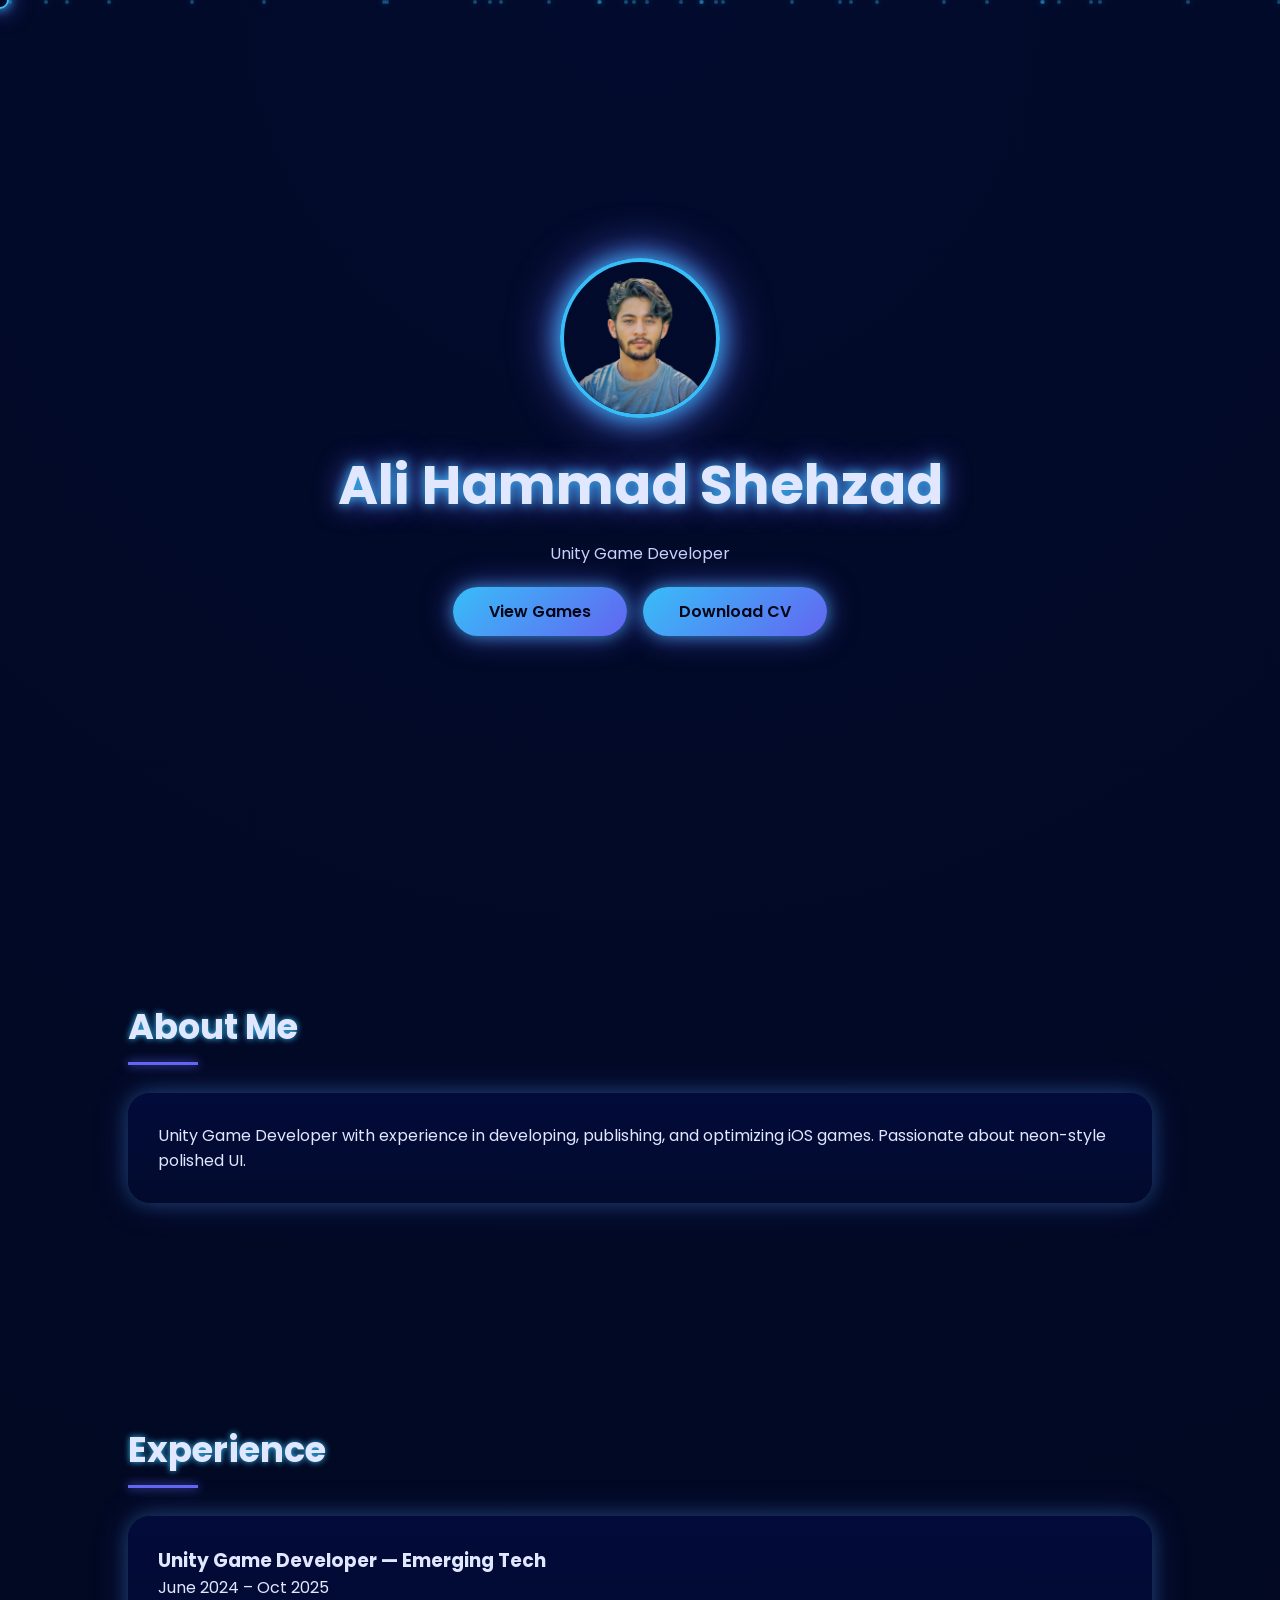
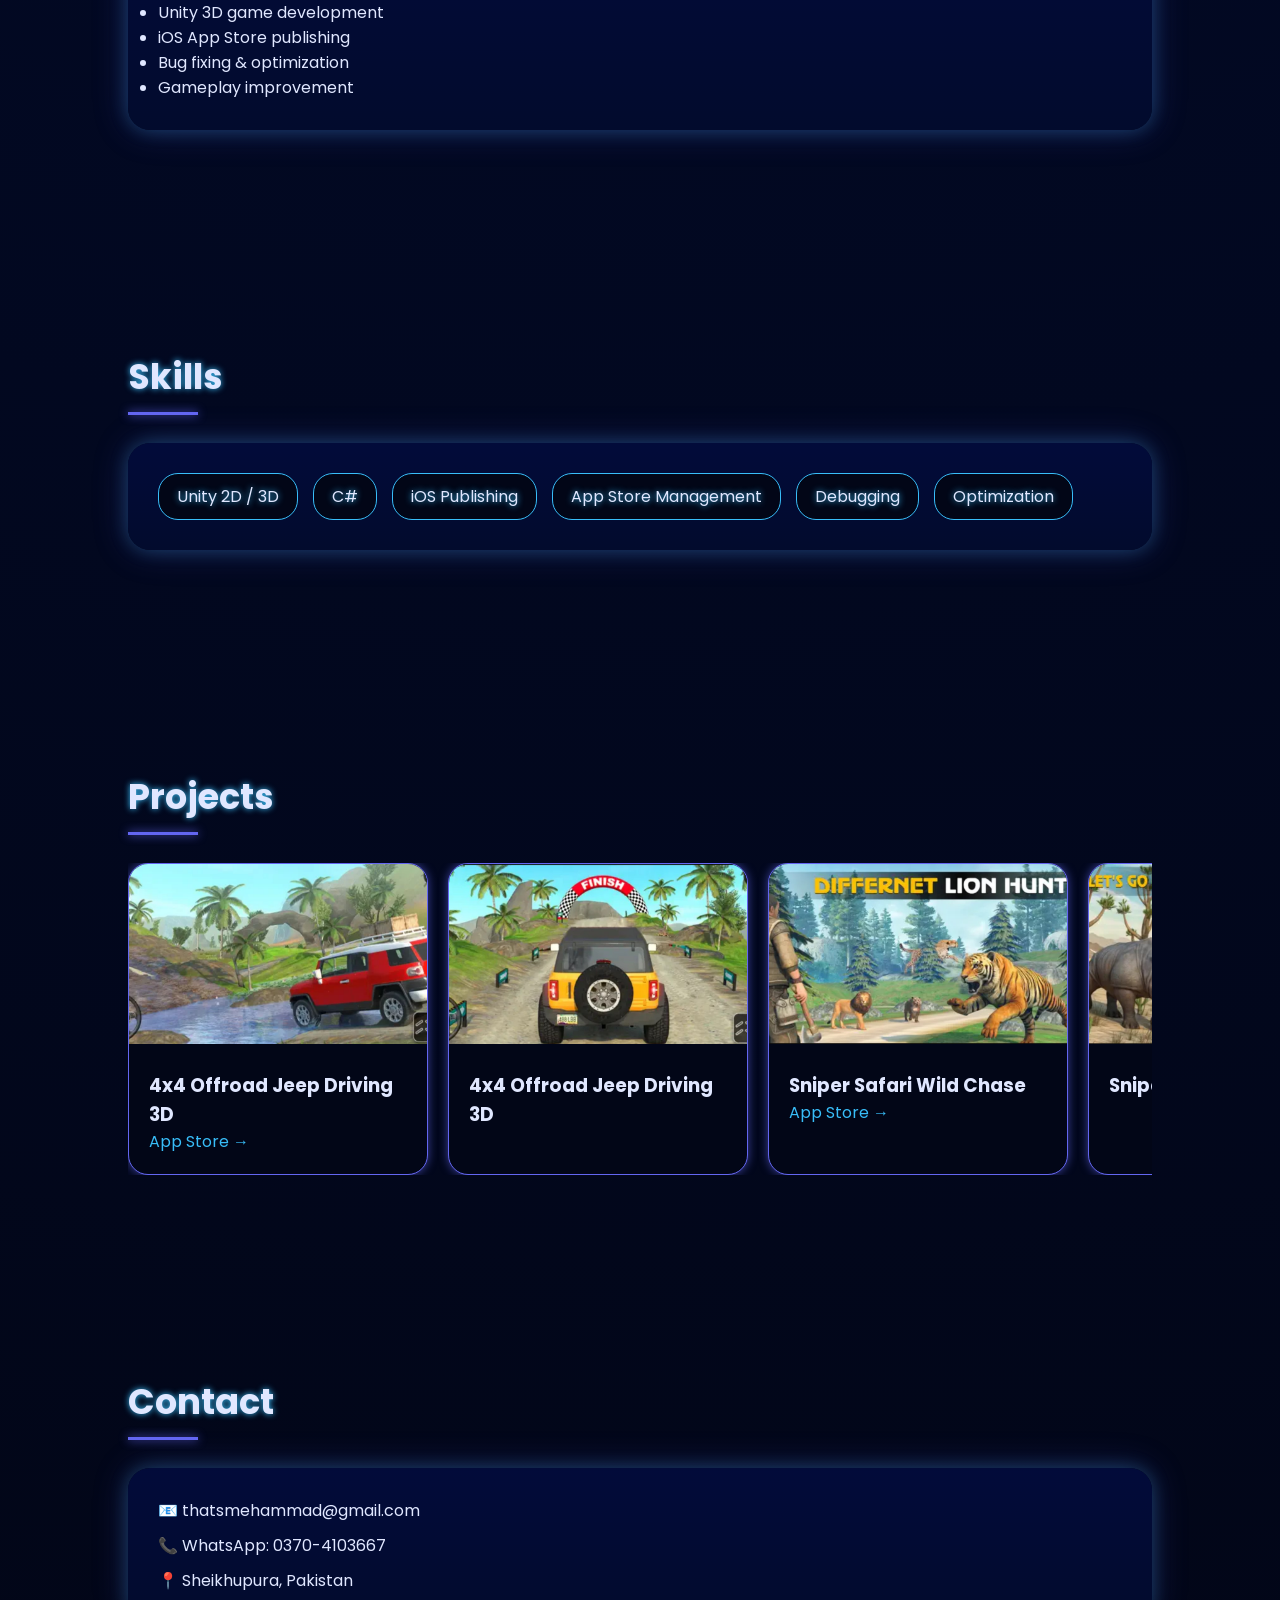
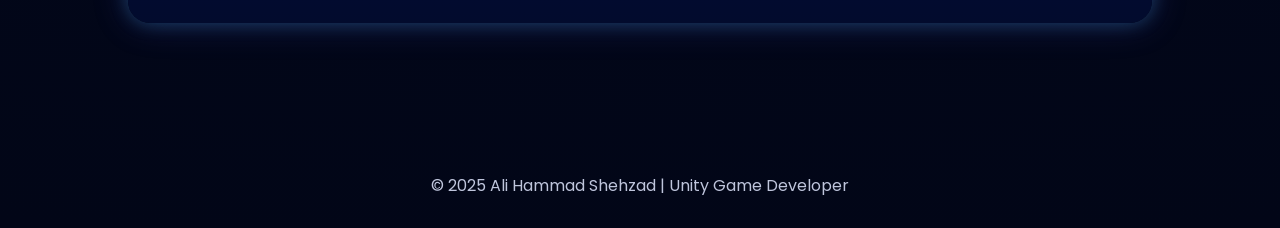
==== commit 31b50ed2: "Update index.html" ====
--- a/index.html
+++ b/index.html
@@ -3,66 +3,32 @@
 <head>
 <meta charset="UTF-8">
 <meta name="viewport" content="width=device-width, initial-scale=1.0">
+
 <title>Hammad | Unity Game Developer</title>
-<link rel="icon" type="image/png" href="profile.png">
+<link rel="icon" type="image/png" href="images/profile.png">
 
 <style>
 @import url('https://fonts.googleapis.com/css2?family=Poppins:wght@300;400;600;700&display=swap');
 
 *{margin:0;padding:0;box-sizing:border-box;font-family:Poppins}
 
-/* ============ COLOR THEME ============ */
+/* ===== COLOR THEME (CHANGED ONLY) ===== */
 :root{
---bg:#04061a;
---card:#0b1033;
---cyan:#22d3ee;
---purple:#a855f7;
---text:#e5f0ff;
+--bg:#020617;
+--card:#020b2d;
+--cyan:#38bdf8;
+--purple:#6366f1;
+--text:#e0e7ff;
 }
 
 body{
-background:radial-gradient(circle at top,#080b2d,var(--bg));
+background:radial-gradient(circle at top,#020b2d,var(--bg));
 color:var(--text);
 overflow-x:hidden;
 cursor:none;
 }
 
-/* ============ LOADER ============ */
-#loader{
-position:fixed;
-inset:0;
-background:radial-gradient(circle,#0b1033,#04061a);
-display:flex;
-align-items:center;
-justify-content:center;
-flex-direction:column;
-z-index:9999;
-transition:.6s ease;
-}
-
-#loader.hide{opacity:0;visibility:hidden}
-
-.loader-ring{
-width:120px;
-height:120px;
-border-radius:50%;
-border:3px solid transparent;
-border-top:3px solid var(--cyan);
-border-right:3px solid var(--purple);
-animation:spin 1.2s linear infinite;
-box-shadow:0 0 25px var(--cyan),0 0 45px var(--purple);
-}
-
-.loader-text{
-margin-top:25px;
-font-size:1.6rem;
-letter-spacing:2px;
-text-shadow:0 0 12px var(--cyan),0 0 25px var(--purple);
-}
-
-@keyframes spin{to{transform:rotate(360deg)}}
-
-/* ============ CURSOR ============ */
+/* ===== CURSOR ===== */
 .cursor{
 position:fixed;
 width:18px;
@@ -75,7 +41,7 @@
 z-index:999;
 }
 
-/* ============ PARTICLES ============ */
+/* ===== PARTICLES ===== */
 .particle{
 position:fixed;
 width:4px;
@@ -87,7 +53,7 @@
 box-shadow:0 0 8px var(--cyan);
 }
 
-/* ============ HERO ============ */
+/* ===== HERO ===== */
 .hero{
 height:100vh;
 display:flex;
@@ -96,28 +62,37 @@
 text-align:center;
 }
 
+.profile-pic{
+width:160px;
+height:160px;
+border-radius:50%;
+border:4px solid var(--cyan);
+box-shadow:0 0 25px var(--cyan),0 0 50px var(--purple);
+object-fit:cover;
+margin-bottom:20px;
+}
+
 .hero h1{
 font-size:3.4rem;
 text-shadow:0 0 12px var(--cyan),0 0 28px var(--purple);
 }
 
-.hero span{color:var(--purple)}
 .hero p{margin:15px 0;color:#c7d2fe}
 
 .btn{
 padding:12px 36px;
 border-radius:30px;
 background:linear-gradient(135deg,var(--cyan),var(--purple));
-color:#04061a;
+color:#020617;
 font-weight:600;
 text-decoration:none;
 margin:6px;
 display:inline-block;
-box-shadow:0 0 15px rgba(34,211,238,.6),0 0 30px rgba(168,85,247,.6);
+box-shadow:0 0 15px rgba(56,189,248,.6),0 0 30px rgba(99,102,241,.6);
 transition:.2s;
 }
 
-/* ============ SECTIONS ============ */
+/* ===== SECTIONS ===== */
 section{padding:100px 10%}
 
 h2{
@@ -127,7 +102,9 @@
 position:relative;
 }
 h2::after{
-content:''; width:70px; height:3px;
+content:'';
+width:70px;
+height:3px;
 background:var(--purple);
 position:absolute;
 bottom:-12px;
@@ -135,23 +112,23 @@
 box-shadow:0 0 10px var(--purple);
 }
 
-/* ============ REVEAL ============ */
+/* ===== REVEAL ===== */
 .reveal{opacity:0;transform:translateY(60px);transition:1s}
 .reveal.active{opacity:1;transform:none}
 
-/* ============ CARD ============ */
+/* ===== CARD ===== */
 .card{
-background:linear-gradient(180deg,#0e1445,var(--card));
+background:linear-gradient(180deg,#020b3a,var(--card));
 padding:30px;
 border-radius:22px;
-box-shadow:0 0 18px rgba(34,211,238,.25),0 0 35px rgba(168,85,247,.25);
+box-shadow:0 0 18px rgba(56,189,248,.25),0 0 35px rgba(99,102,241,.25);
 margin-bottom:20px;
 }
 
-/* ============ SKILLS ============ */
+/* ===== SKILLS ===== */
 .skills{display:flex;flex-wrap:wrap;gap:15px}
 .skill{
-background:#05082a;
+background:#020617;
 padding:10px 18px;
 border-radius:20px;
 border:1px solid var(--cyan);
@@ -163,15 +140,15 @@
 box-shadow:0 0 15px var(--cyan),0 0 30px var(--purple);
 }
 
-/* ============ PROJECTS ============ */
+/* ===== PROJECTS ===== */
 .slider{display:flex;gap:20px;overflow-x:auto}
 .project{
 min-width:300px;
-background:#05082a;
+background:#020617;
 border-radius:20px;
 overflow:hidden;
 border:1px solid var(--purple);
-box-shadow:0 0 10px rgba(168,85,247,.6);
+box-shadow:0 0 10px rgba(99,102,241,.6);
 transition:.4s;
 }
 .project:hover{
@@ -182,7 +159,7 @@
 .project div{padding:20px}
 .project a{color:var(--cyan);text-decoration:none}
 
-/* ============ CONTACT ============ */
+/* ===== CONTACT ===== */
 .contact a{
 display:block;
 color:var(--text);
@@ -194,48 +171,24 @@
 
 footer{text-align:center;padding:30px;opacity:.85}
 
-/* ============ FLOATING BUTTONS ============ */
-#floatingButtons .btn{
-box-shadow:0 0 15px rgba(34,211,238,.8),0 0 30px rgba(168,85,247,.8);
-animation: glow 1.5s ease-in-out infinite alternate;
-}
-
-@keyframes float{from{transform:translateY(100vh)}to{transform:translateY(-100vh)}}
-@keyframes glow{
-from{box-shadow:0 0 15px rgba(34,211,238,.8),0 0 30px rgba(168,85,247,.8);}
-to{box-shadow:0 0 30px rgba(34,211,238,1),0 0 60px rgba(168,85,247,1);}
+@keyframes float{
+from{transform:translateY(100vh)}
+to{transform:translateY(-100vh)}
 }
 </style>
 </head>
 
 <body>
 
-<!-- LOADER -->
-<div id="loader">
-<div class="loader-ring"></div>
-<div class="loader-text">LOADING</div>
-</div>
-
-<!-- SOUND -->
-<audio id="loadSound" src="https://assets.mixkit.co/sfx/preview/mixkit-game-click-1114.mp3"></audio>
-
 <div class="cursor"></div>
 
 <script>
-// Loader fast
-window.addEventListener("load",()=>{
-document.getElementById("loadSound").play().catch(()=>{});
-setTimeout(()=>document.getElementById("loader").classList.add("hide"),1600);
-});
-
-// Cursor
 const cursor=document.querySelector(".cursor");
 document.addEventListener("mousemove",e=>{
 cursor.style.left=e.clientX+"px";
 cursor.style.top=e.clientY+"px";
 });
 
-// Particles
 for(let i=0;i<35;i++){
 let p=document.createElement("div");
 p.className="particle";
@@ -244,7 +197,6 @@
 document.body.appendChild(p);
 }
 
-// Reveal
 window.addEventListener("scroll",()=>{
 document.querySelectorAll(".reveal").forEach(el=>{
 if(el.getBoundingClientRect().top<window.innerHeight-100){
@@ -257,6 +209,7 @@
 <!-- HERO -->
 <div class="hero">
 <div>
+<img src="images/profile.png" class="profile-pic">
 <h1>Ali Hammad Shehzad</h1>
 <p>Unity Game Developer</p>
 <a href="#projects" class="btn">View Games</a>
@@ -278,10 +231,10 @@
 <h3>Unity Game Developer — Emerging Tech</h3>
 <p>June 2024 – Oct 2025</p>
 <ul>
-<li> Unity 3D game development</li>
-<li> iOS App Store publishing</li>
-<li> Bug fixing & optimization</li>
-<li> Gameplay improvement</li>
+<li>Unity 3D game development</li>
+<li>iOS App Store publishing</li>
+<li>Bug fixing & optimization</li>
+<li>Gameplay improvement</li>
 </ul>
 </div>
 </section>
@@ -342,33 +295,9 @@
 </div>
 </section>
 
-<!-- FLOATING BUTTONS -->
-<div id="floatingButtons">
-<a href="#" id="backToTop" class="btn">⬆ Home</a>
-<a href="Ali-Hammad-Shehzad-CV.pdf" target="_blank" class="btn">📄 View CV</a>
-</div>
-
 <footer>
 © 2025 Ali Hammad Shehzad | Unity Game Developer
 </footer>
 
-<script>
-// Back to Top Button
-const backToTop = document.getElementById('backToTop');
-
-window.addEventListener('scroll', () => {
-  if (window.scrollY > 300) {
-    backToTop.style.display = 'inline-block';
-  } else {
-    backToTop.style.display = 'none';
-  }
-});
-
-backToTop.addEventListener('click', (e) => {
-  e.preventDefault();
-  window.scrollTo({ top: 0, behavior: 'smooth' });
-});
-</script>
-
 </body>
 </html>
